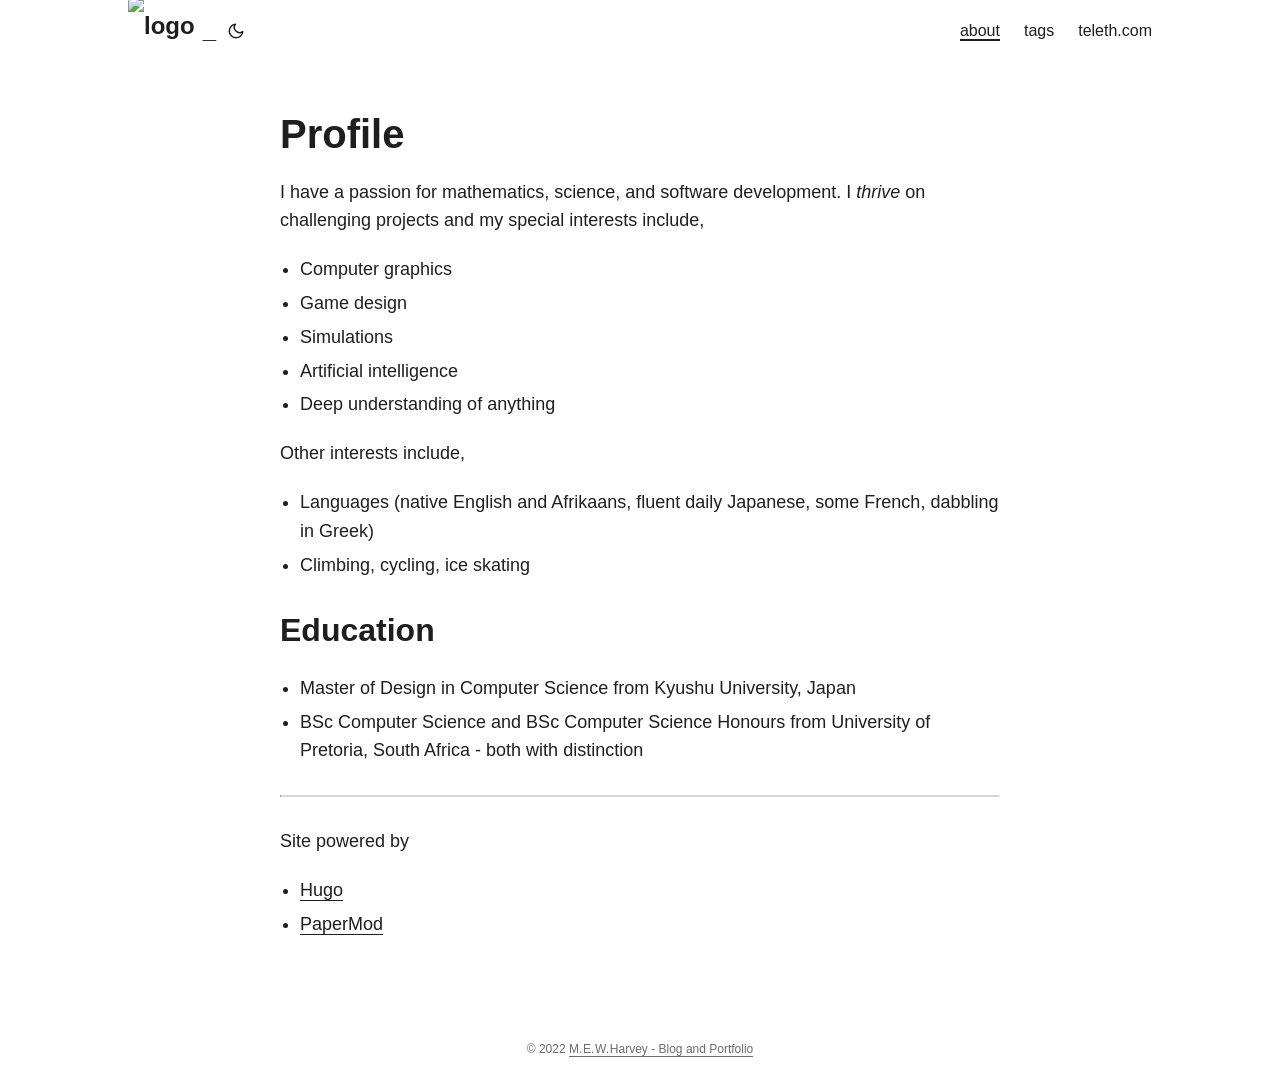
==== about/index.html @ fd79bf53 "deploy: 31734396c6989d76ada3ed40f40e9aad24fed047" ====
<!doctype html><html lang=en dir=auto>
<head><meta charset=utf-8>
<meta http-equiv=x-ua-compatible content="IE=edge">
<meta name=viewport content="width=device-width,initial-scale=1,shrink-to-fit=no">
<meta name=robots content="index, follow">
<title>Profile | M. E. W. Harvey - Blog and Portfolio</title>
<meta name=keywords content>
<meta name=description content="I have a passion for mathematics, science, and software development. I thrive on challenging projects and my special interests include,
 Computer graphics Game design Simulations Artificial intelligence Deep understanding of anything  Other interests include,
 Languages (native English and Afrikaans, fluent daily Japanese, some French, dabbling in Greek) Climbing, cycling, ice skating  Education  Master of Design in Computer Science from Kyushu University, Japan BSc Computer Science and BSc Computer Science Honours from University of Pretoria, South Africa - both with distinction   Site powered by">
<meta name=author content="Matthias Harvey">
<link rel=canonical href=https://canonical.url/to/page>
<link crossorigin=anonymous href=/assets/css/stylesheet.min.c88963fe2d79462000fd0fb1b3737783c32855d340583e4523343f8735c787f0.css integrity="sha256-yIlj/i15RiAA/Q+xs3N3g8MoVdNAWD5FIzQ/hzXHh/A=" rel="preload stylesheet" as=style>
<link rel=preload href=favicon_io/apple-touch-icon.png as=image>
<script defer crossorigin=anonymous src=/assets/js/highlight.min.7680afc38aa6b15ddf158a4f3780b7b1f7dde7e91d26f073e6229bb7a0793c92.js integrity="sha256-doCvw4qmsV3fFYpPN4C3sffd5+kdJvBz5iKbt6B5PJI=" onload=hljs.initHighlightingOnLoad()></script>
<link rel=icon href=https://mewh.io/favicon_io/favicon.ico>
<link rel=icon type=image/png sizes=16x16 href=https://mewh.io/favicon_io/favicon-16x16.png>
<link rel=icon type=image/png sizes=32x32 href=https://mewh.io/favicon_io/favicon-32x32.png>
<link rel=apple-touch-icon href=https://mewh.io/favicon_io/apple-touch-icon.png>
<link rel=mask-icon href=https://mewh.io/safari-pinned-tab.svg>
<meta name=theme-color content="#2e2e33">
<meta name=msapplication-TileColor content="#2e2e33">
<noscript>
<style>#theme-toggle,.top-link{display:none}</style>
<style>@media(prefers-color-scheme:dark){:root{--theme:rgb(29, 30, 32);--entry:rgb(46, 46, 51);--primary:rgb(218, 218, 219);--secondary:rgb(155, 156, 157);--tertiary:rgb(65, 66, 68);--content:rgb(196, 196, 197);--hljs-bg:rgb(46, 46, 51);--code-bg:rgb(55, 56, 62);--border:rgb(51, 51, 51)}.list{background:var(--theme)}.list:not(.dark)::-webkit-scrollbar-track{background:0 0}.list:not(.dark)::-webkit-scrollbar-thumb{border-color:var(--theme)}}</style>
</noscript><meta property="og:title" content="Profile">
<meta property="og:description" content="I have a passion for mathematics, science, and software development. I thrive on challenging projects and my special interests include,
 Computer graphics Game design Simulations Artificial intelligence Deep understanding of anything  Other interests include,
 Languages (native English and Afrikaans, fluent daily Japanese, some French, dabbling in Greek) Climbing, cycling, ice skating  Education  Master of Design in Computer Science from Kyushu University, Japan BSc Computer Science and BSc Computer Science Honours from University of Pretoria, South Africa - both with distinction   Site powered by">
<meta property="og:type" content="article">
<meta property="og:url" content="https://mewh.io/about/">
<meta property="og:image" content="https://mewh.io/%3Cimage%20path/url%3E"><meta property="article:section" content>
<meta property="article:published_time" content="2022-02-22T15:21:19+09:00">
<meta property="article:modified_time" content="2022-02-22T15:21:19+09:00"><meta property="og:site_name" content="M.&amp;#8202;E.&amp;#8202;W.&amp;#8202;Harvey">
<meta name=twitter:card content="summary_large_image">
<meta name=twitter:image content="https://mewh.io/%3Cimage%20path/url%3E">
<meta name=twitter:title content="Profile">
<meta name=twitter:description content="I have a passion for mathematics, science, and software development. I thrive on challenging projects and my special interests include,
 Computer graphics Game design Simulations Artificial intelligence Deep understanding of anything  Other interests include,
 Languages (native English and Afrikaans, fluent daily Japanese, some French, dabbling in Greek) Climbing, cycling, ice skating  Education  Master of Design in Computer Science from Kyushu University, Japan BSc Computer Science and BSc Computer Science Honours from University of Pretoria, South Africa - both with distinction   Site powered by">
<script type=application/ld+json>{"@context":"https://schema.org","@type":"BreadcrumbList","itemListElement":[{"@type":"ListItem","position":1,"name":"Profile","item":"https://mewh.io/about/"}]}</script>
<script type=application/ld+json>{"@context":"https://schema.org","@type":"BlogPosting","headline":"Profile","name":"Profile","description":"I have a passion for mathematics, science, and software development. I thrive on challenging projects and my special interests include,\n Computer graphics Game design Simulations Artificial intelligence Deep understanding of anything  Other interests include,\n Languages (native English and Afrikaans, fluent daily Japanese, some French, dabbling in Greek) Climbing, cycling, ice skating  Education  Master of Design in Computer Science from Kyushu University, Japan BSc Computer Science and BSc Computer Science Honours from University of Pretoria, South Africa - both with distinction   Site powered by","keywords":[],"articleBody":"I have a passion for mathematics, science, and software development. I thrive on challenging projects and my special interests include,\n Computer graphics Game design Simulations Artificial intelligence Deep understanding of anything  Other interests include,\n Languages (native English and Afrikaans, fluent daily Japanese, some French, dabbling in Greek) Climbing, cycling, ice skating  Education  Master of Design in Computer Science from Kyushu University, Japan BSc Computer Science and BSc Computer Science Honours from University of Pretoria, South Africa - both with distinction   Site powered by\n Hugo PaperMod  ","wordCount":"85","inLanguage":"en","image":"https://mewh.io/%3Cimage%20path/url%3E","datePublished":"2022-02-22T15:21:19+09:00","dateModified":"2022-02-22T15:21:19+09:00","author":{"@type":"Person","name":"Matthias Harvey"},"mainEntityOfPage":{"@type":"WebPage","@id":"https://mewh.io/about/"},"publisher":{"@type":"Organization","name":"M. E. W. Harvey - Blog and Portfolio","logo":{"@type":"ImageObject","url":"https://mewh.io/favicon_io/favicon.ico"}}}</script>
</head>
<body id=top>
<script>localStorage.getItem("pref-theme")==="dark"?document.body.classList.add('dark'):localStorage.getItem("pref-theme")==="light"?document.body.classList.remove('dark'):window.matchMedia('(prefers-color-scheme: dark)').matches&&document.body.classList.add('dark')</script>
<header class=header>
<nav class=nav>
<div class=logo>
<a href=https://mewh.io/ accesskey=h title="_ (Alt + H)">
<img src=https://mewh.io/favicon_io/apple-touch-icon.png alt=logo aria-label=logo height=35>_</a>
<span class=logo-switches>
<button id=theme-toggle accesskey=t title="(Alt + T)"><svg id="moon" xmlns="http://www.w3.org/2000/svg" width="24" height="24" viewBox="0 0 24 24" fill="none" stroke="currentcolor" stroke-width="2" stroke-linecap="round" stroke-linejoin="round"><path d="M21 12.79A9 9 0 1111.21 3 7 7 0 0021 12.79z"/></svg><svg id="sun" xmlns="http://www.w3.org/2000/svg" width="24" height="24" viewBox="0 0 24 24" fill="none" stroke="currentcolor" stroke-width="2" stroke-linecap="round" stroke-linejoin="round"><circle cx="12" cy="12" r="5"/><line x1="12" y1="1" x2="12" y2="3"/><line x1="12" y1="21" x2="12" y2="23"/><line x1="4.22" y1="4.22" x2="5.64" y2="5.64"/><line x1="18.36" y1="18.36" x2="19.78" y2="19.78"/><line x1="1" y1="12" x2="3" y2="12"/><line x1="21" y1="12" x2="23" y2="12"/><line x1="4.22" y1="19.78" x2="5.64" y2="18.36"/><line x1="18.36" y1="5.64" x2="19.78" y2="4.22"/></svg>
</button>
</span>
</div>
<ul id=menu>
<li>
<a href=https://mewh.io/about/ title=about>
<span class=active>about</span>
</a>
</li>
<li>
<a href=https://mewh.io/tags/ title=tags>
<span>tags</span>
</a>
</li>
<li>
<a href=https://teleth.com title=teleth.com>
<span>teleth.com</span>
</a>
</li>
</ul>
</nav>
</header>
<main class=main>
<article class=post-single>
<header class=post-header>
<h1 class=post-title>
Profile
</h1>
</header>
<div class=post-content><p>I have a passion for mathematics, science, and software development. I <em>thrive</em> on challenging projects and my special interests include,</p>
<ul>
<li>Computer graphics</li>
<li>Game design</li>
<li>Simulations</li>
<li>Artificial intelligence</li>
<li>Deep understanding of anything</li>
</ul>
<p>Other interests include,</p>
<ul>
<li>Languages (native English and Afrikaans, fluent daily Japanese, some French, dabbling in Greek)</li>
<li>Climbing, cycling, ice skating</li>
</ul>
<h2 id=education>Education<a hidden class=anchor aria-hidden=true href=#education>#</a></h2>
<ul>
<li>Master of Design in Computer Science from Kyushu University, Japan</li>
<li>BSc Computer Science and BSc Computer Science Honours from University of Pretoria, South Africa - both with distinction</li>
</ul>
<hr>
<p>Site powered by</p>
<ul>
<li><a href=https://gohugo.io/>Hugo</a></li>
<li><a href=https://git.io/hugopapermod>PaperMod</a></li>
</ul>
</div>
<footer class=post-footer>
</footer>
</article>
</main>
<footer class=footer>
<span>&copy; 2022 <a href=https://mewh.io/>M. E. W. Harvey - Blog and Portfolio</a></span>
</footer>
<a href=#top aria-label="go to top" title="Go to Top (Alt + G)" class=top-link id=top-link accesskey=g><svg xmlns="http://www.w3.org/2000/svg" viewBox="0 0 12 6" fill="currentcolor"><path d="M12 6H0l6-6z"/></svg>
</a>
<script>let menu=document.getElementById('menu');menu&&(menu.scrollLeft=localStorage.getItem("menu-scroll-position"),menu.onscroll=function(){localStorage.setItem("menu-scroll-position",menu.scrollLeft)}),document.querySelectorAll('a[href^="#"]').forEach(a=>{a.addEventListener("click",function(b){b.preventDefault();var a=this.getAttribute("href").substr(1);window.matchMedia('(prefers-reduced-motion: reduce)').matches?document.querySelector(`[id='${decodeURIComponent(a)}']`).scrollIntoView():document.querySelector(`[id='${decodeURIComponent(a)}']`).scrollIntoView({behavior:"smooth"}),a==="top"?history.replaceState(null,null," "):history.pushState(null,null,`#${a}`)})})</script>
<script>var mybutton=document.getElementById("top-link");window.onscroll=function(){document.body.scrollTop>800||document.documentElement.scrollTop>800?(mybutton.style.visibility="visible",mybutton.style.opacity="1"):(mybutton.style.visibility="hidden",mybutton.style.opacity="0")}</script>
<script>document.getElementById("theme-toggle").addEventListener("click",()=>{document.body.className.includes("dark")?(document.body.classList.remove('dark'),localStorage.setItem("pref-theme",'light')):(document.body.classList.add('dark'),localStorage.setItem("pref-theme",'dark'))})</script>
</body>
</html>
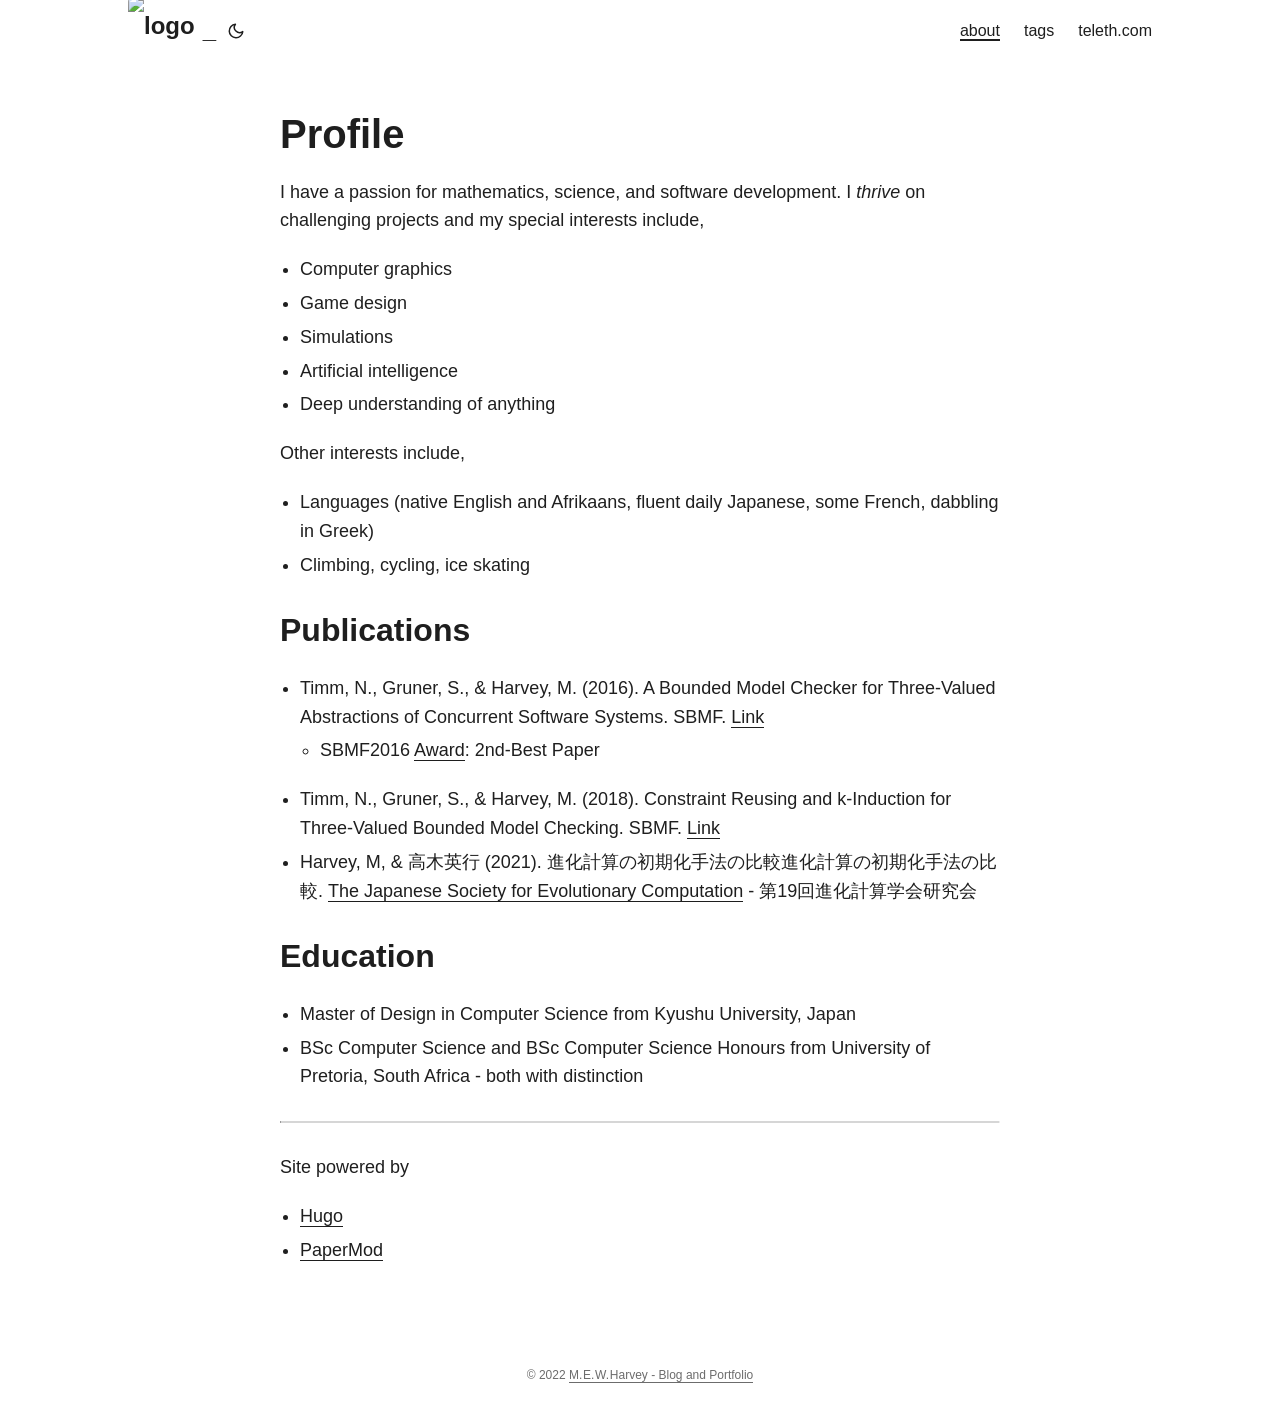
==== commit 098d0f87: "deploy: c1cd71bfec2ae435633a4d949dbd24dc52c10bf6" ====
--- a/about/index.html
+++ b/about/index.html
@@ -7,7 +7,7 @@
 <meta name=keywords content>
 <meta name=description content="I have a passion for mathematics, science, and software development. I thrive on challenging projects and my special interests include,
  Computer graphics Game design Simulations Artificial intelligence Deep understanding of anything  Other interests include,
- Languages (native English and Afrikaans, fluent daily Japanese, some French, dabbling in Greek) Climbing, cycling, ice skating  Education  Master of Design in Computer Science from Kyushu University, Japan BSc Computer Science and BSc Computer Science Honours from University of Pretoria, South Africa - both with distinction   Site powered by">
+ Languages (native English and Afrikaans, fluent daily Japanese, some French, dabbling in Greek) Climbing, cycling, ice skating  Publications  Timm, N., Gruner, S., & Harvey, M. (2016). A Bounded Model Checker for Three-Valued Abstractions of Concurrent Software Systems.">
 <meta name=author content="Matthias Harvey">
 <link rel=canonical href=https://canonical.url/to/page>
 <link crossorigin=anonymous href=/assets/css/stylesheet.min.c88963fe2d79462000fd0fb1b3737783c32855d340583e4523343f8735c787f0.css integrity="sha256-yIlj/i15RiAA/Q+xs3N3g8MoVdNAWD5FIzQ/hzXHh/A=" rel="preload stylesheet" as=style>
@@ -26,7 +26,7 @@
 </noscript><meta property="og:title" content="Profile">
 <meta property="og:description" content="I have a passion for mathematics, science, and software development. I thrive on challenging projects and my special interests include,
  Computer graphics Game design Simulations Artificial intelligence Deep understanding of anything  Other interests include,
- Languages (native English and Afrikaans, fluent daily Japanese, some French, dabbling in Greek) Climbing, cycling, ice skating  Education  Master of Design in Computer Science from Kyushu University, Japan BSc Computer Science and BSc Computer Science Honours from University of Pretoria, South Africa - both with distinction   Site powered by">
+ Languages (native English and Afrikaans, fluent daily Japanese, some French, dabbling in Greek) Climbing, cycling, ice skating  Publications  Timm, N., Gruner, S., & Harvey, M. (2016). A Bounded Model Checker for Three-Valued Abstractions of Concurrent Software Systems.">
 <meta property="og:type" content="article">
 <meta property="og:url" content="https://mewh.io/about/">
 <meta property="og:image" content="https://mewh.io/%3Cimage%20path/url%3E"><meta property="article:section" content>
@@ -37,9 +37,9 @@
 <meta name=twitter:title content="Profile">
 <meta name=twitter:description content="I have a passion for mathematics, science, and software development. I thrive on challenging projects and my special interests include,
  Computer graphics Game design Simulations Artificial intelligence Deep understanding of anything  Other interests include,
- Languages (native English and Afrikaans, fluent daily Japanese, some French, dabbling in Greek) Climbing, cycling, ice skating  Education  Master of Design in Computer Science from Kyushu University, Japan BSc Computer Science and BSc Computer Science Honours from University of Pretoria, South Africa - both with distinction   Site powered by">
+ Languages (native English and Afrikaans, fluent daily Japanese, some French, dabbling in Greek) Climbing, cycling, ice skating  Publications  Timm, N., Gruner, S., & Harvey, M. (2016). A Bounded Model Checker for Three-Valued Abstractions of Concurrent Software Systems.">
 <script type=application/ld+json>{"@context":"https://schema.org","@type":"BreadcrumbList","itemListElement":[{"@type":"ListItem","position":1,"name":"Profile","item":"https://mewh.io/about/"}]}</script>
-<script type=application/ld+json>{"@context":"https://schema.org","@type":"BlogPosting","headline":"Profile","name":"Profile","description":"I have a passion for mathematics, science, and software development. I thrive on challenging projects and my special interests include,\n Computer graphics Game design Simulations Artificial intelligence Deep understanding of anything  Other interests include,\n Languages (native English and Afrikaans, fluent daily Japanese, some French, dabbling in Greek) Climbing, cycling, ice skating  Education  Master of Design in Computer Science from Kyushu University, Japan BSc Computer Science and BSc Computer Science Honours from University of Pretoria, South Africa - both with distinction   Site powered by","keywords":[],"articleBody":"I have a passion for mathematics, science, and software development. I thrive on challenging projects and my special interests include,\n Computer graphics Game design Simulations Artificial intelligence Deep understanding of anything  Other interests include,\n Languages (native English and Afrikaans, fluent daily Japanese, some French, dabbling in Greek) Climbing, cycling, ice skating  Education  Master of Design in Computer Science from Kyushu University, Japan BSc Computer Science and BSc Computer Science Honours from University of Pretoria, South Africa - both with distinction   Site powered by\n Hugo PaperMod  ","wordCount":"85","inLanguage":"en","image":"https://mewh.io/%3Cimage%20path/url%3E","datePublished":"2022-02-22T15:21:19+09:00","dateModified":"2022-02-22T15:21:19+09:00","author":{"@type":"Person","name":"Matthias Harvey"},"mainEntityOfPage":{"@type":"WebPage","@id":"https://mewh.io/about/"},"publisher":{"@type":"Organization","name":"M. E. W. Harvey - Blog and Portfolio","logo":{"@type":"ImageObject","url":"https://mewh.io/favicon_io/favicon.ico"}}}</script>
+<script type=application/ld+json>{"@context":"https://schema.org","@type":"BlogPosting","headline":"Profile","name":"Profile","description":"I have a passion for mathematics, science, and software development. I thrive on challenging projects and my special interests include,\n Computer graphics Game design Simulations Artificial intelligence Deep understanding of anything  Other interests include,\n Languages (native English and Afrikaans, fluent daily Japanese, some French, dabbling in Greek) Climbing, cycling, ice skating  Publications  Timm, N., Gruner, S., \u0026amp; Harvey, M. (2016). A Bounded Model Checker for Three-Valued Abstractions of Concurrent Software Systems.","keywords":[],"articleBody":"I have a passion for mathematics, science, and software development. I thrive on challenging projects and my special interests include,\n Computer graphics Game design Simulations Artificial intelligence Deep understanding of anything  Other interests include,\n Languages (native English and Afrikaans, fluent daily Japanese, some French, dabbling in Greek) Climbing, cycling, ice skating  Publications  Timm, N., Gruner, S., \u0026 Harvey, M. (2016). A Bounded Model Checker for Three-Valued Abstractions of Concurrent Software Systems. SBMF. Link  SBMF2016 Award: 2nd-Best Paper   Timm, N., Gruner, S., \u0026 Harvey, M. (2018). Constraint Reusing and k-Induction for Three-Valued Bounded Model Checking. SBMF. Link Harvey, M, \u0026 高木英行 (2021). 進化計算の初期化手法の比較進化計算の初期化手法の比較. The Japanese Society for Evolutionary Computation - 第19回進化計算学会研究会  Education  Master of Design in Computer Science from Kyushu University, Japan BSc Computer Science and BSc Computer Science Honours from University of Pretoria, South Africa - both with distinction   Site powered by\n Hugo PaperMod  ","wordCount":"144","inLanguage":"en","image":"https://mewh.io/%3Cimage%20path/url%3E","datePublished":"2022-02-22T15:21:19+09:00","dateModified":"2022-02-22T15:21:19+09:00","author":{"@type":"Person","name":"Matthias Harvey"},"mainEntityOfPage":{"@type":"WebPage","@id":"https://mewh.io/about/"},"publisher":{"@type":"Organization","name":"M. E. W. Harvey - Blog and Portfolio","logo":{"@type":"ImageObject","url":"https://mewh.io/favicon_io/favicon.ico"}}}</script>
 </head>
 <body id=top>
 <script>localStorage.getItem("pref-theme")==="dark"?document.body.classList.add('dark'):localStorage.getItem("pref-theme")==="light"?document.body.classList.remove('dark'):window.matchMedia('(prefers-color-scheme: dark)').matches&&document.body.classList.add('dark')</script>
@@ -92,6 +92,16 @@
 <li>Languages (native English and Afrikaans, fluent daily Japanese, some French, dabbling in Greek)</li>
 <li>Climbing, cycling, ice skating</li>
 </ul>
+<h2 id=publications>Publications<a hidden class=anchor aria-hidden=true href=#publications>#</a></h2>
+<ul>
+<li>Timm, N., Gruner, S., & Harvey, M. (2016). A Bounded Model Checker for Three-Valued Abstractions of Concurrent Software Systems. SBMF. <a href=https://www.researchgate.net/publication/310049313_A_Bounded_Model_Checker_for_Three-Valued_Abstractions_of_Concurrent_Software_Systems>Link</a>
+<ul>
+<li>SBMF2016 <a href=https://www.researchgate.net/publication/310806814_SBMF2016_Award_2nd-Best_Paper>Award</a>: 2nd-Best Paper</li>
+</ul>
+</li>
+<li>Timm, N., Gruner, S., & Harvey, M. (2018). Constraint Reusing and k-Induction for Three-Valued Bounded Model Checking. SBMF. <a href=https://www.researchgate.net/publication/328470272_Constraint_Reusing_and_k-Induction_for_Three-Valued_Bounded_Model_Checking>Link</a></li>
+<li>Harvey, M, & 高木英行 (2021). 進化計算の初期化手法の比較進化計算の初期化手法の比較. <a href=http://www.jpnsec.org/symposium202101.html>The Japanese Society for Evolutionary Computation</a> - 第19回進化計算学会研究会</li>
+</ul>
 <h2 id=education>Education<a hidden class=anchor aria-hidden=true href=#education>#</a></h2>
 <ul>
 <li>Master of Design in Computer Science from Kyushu University, Japan</li>
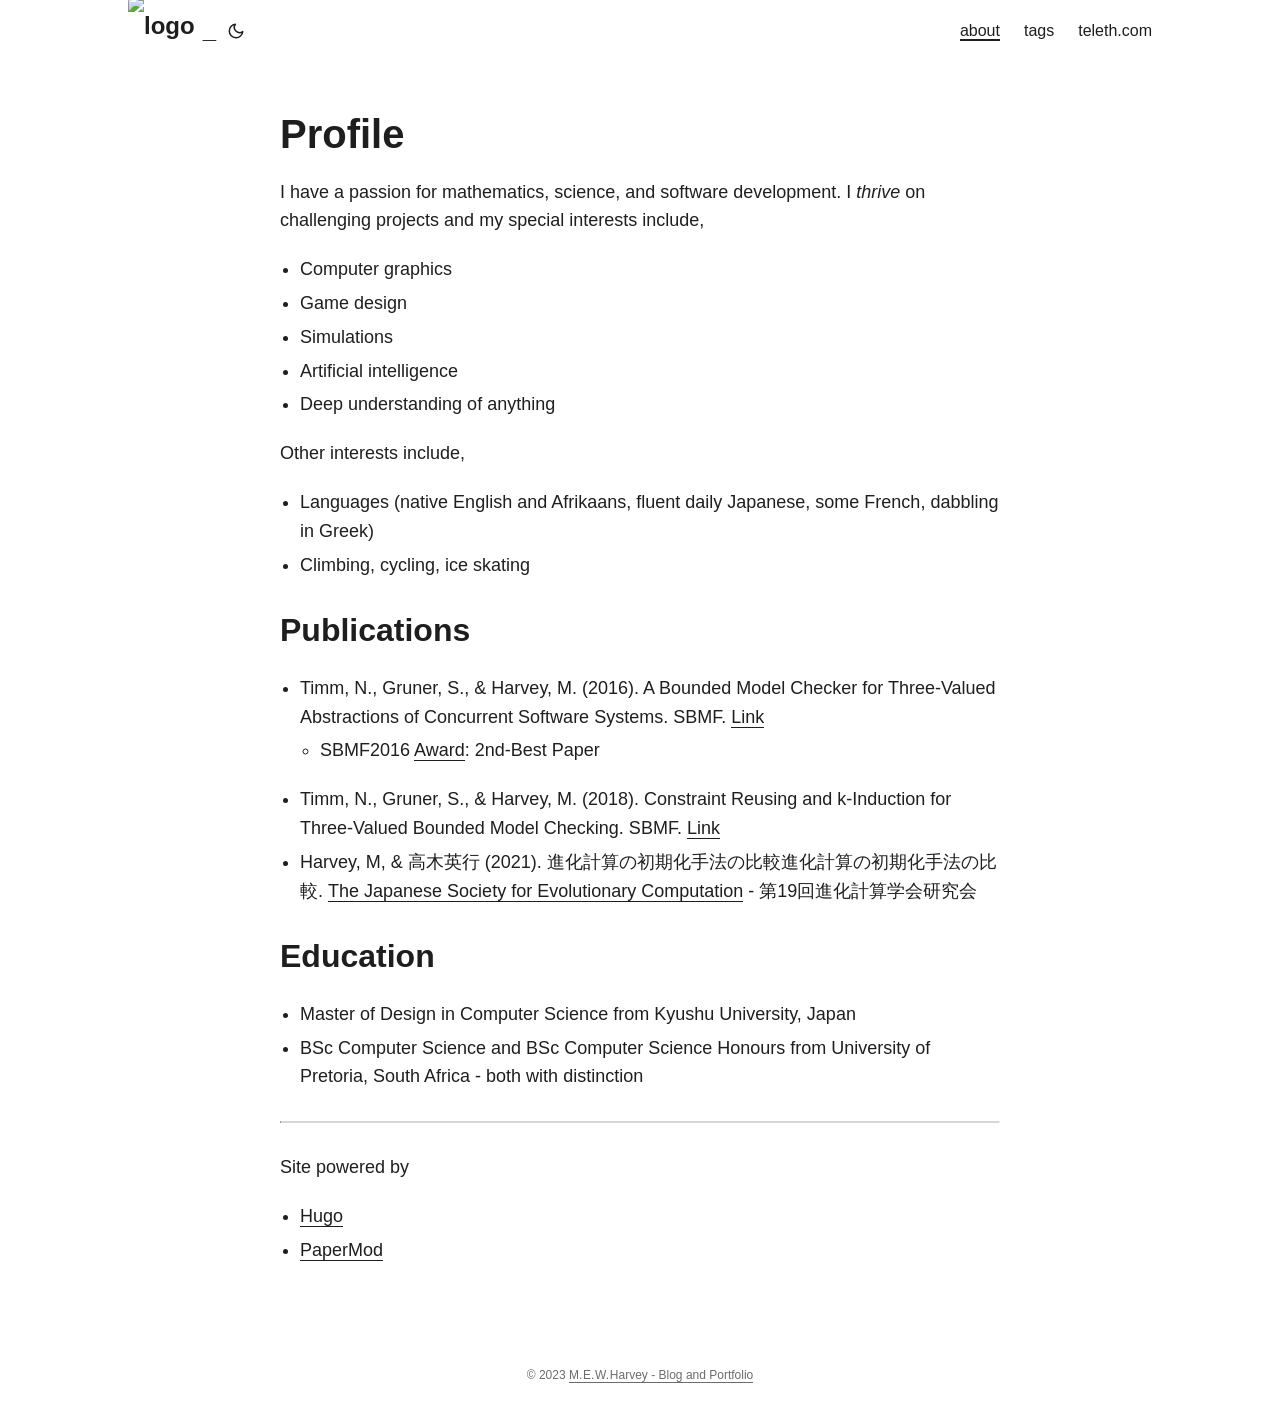
==== commit 6e65664b: "deploy: 3f84c799becf5636aa015154fbb3fee803fe4969" ====
--- a/about/index.html
+++ b/about/index.html
@@ -1,130 +1,9 @@
-<!doctype html><html lang=en dir=auto>
-<head><meta charset=utf-8>
-<meta http-equiv=x-ua-compatible content="IE=edge">
-<meta name=viewport content="width=device-width,initial-scale=1,shrink-to-fit=no">
-<meta name=robots content="index, follow">
-<title>Profile | M. E. W. Harvey - Blog and Portfolio</title>
-<meta name=keywords content>
-<meta name=description content="I have a passion for mathematics, science, and software development. I thrive on challenging projects and my special interests include,
- Computer graphics Game design Simulations Artificial intelligence Deep understanding of anything  Other interests include,
- Languages (native English and Afrikaans, fluent daily Japanese, some French, dabbling in Greek) Climbing, cycling, ice skating  Publications  Timm, N., Gruner, S., & Harvey, M. (2016). A Bounded Model Checker for Three-Valued Abstractions of Concurrent Software Systems.">
-<meta name=author content="Matthias Harvey">
-<link rel=canonical href=https://canonical.url/to/page>
-<link crossorigin=anonymous href=/assets/css/stylesheet.min.c88963fe2d79462000fd0fb1b3737783c32855d340583e4523343f8735c787f0.css integrity="sha256-yIlj/i15RiAA/Q+xs3N3g8MoVdNAWD5FIzQ/hzXHh/A=" rel="preload stylesheet" as=style>
-<link rel=preload href=favicon_io/apple-touch-icon.png as=image>
-<script defer crossorigin=anonymous src=/assets/js/highlight.min.7680afc38aa6b15ddf158a4f3780b7b1f7dde7e91d26f073e6229bb7a0793c92.js integrity="sha256-doCvw4qmsV3fFYpPN4C3sffd5+kdJvBz5iKbt6B5PJI=" onload=hljs.initHighlightingOnLoad()></script>
-<link rel=icon href=https://mewh.io/favicon_io/favicon.ico>
-<link rel=icon type=image/png sizes=16x16 href=https://mewh.io/favicon_io/favicon-16x16.png>
-<link rel=icon type=image/png sizes=32x32 href=https://mewh.io/favicon_io/favicon-32x32.png>
-<link rel=apple-touch-icon href=https://mewh.io/favicon_io/apple-touch-icon.png>
-<link rel=mask-icon href=https://mewh.io/safari-pinned-tab.svg>
-<meta name=theme-color content="#2e2e33">
-<meta name=msapplication-TileColor content="#2e2e33">
-<noscript>
-<style>#theme-toggle,.top-link{display:none}</style>
-<style>@media(prefers-color-scheme:dark){:root{--theme:rgb(29, 30, 32);--entry:rgb(46, 46, 51);--primary:rgb(218, 218, 219);--secondary:rgb(155, 156, 157);--tertiary:rgb(65, 66, 68);--content:rgb(196, 196, 197);--hljs-bg:rgb(46, 46, 51);--code-bg:rgb(55, 56, 62);--border:rgb(51, 51, 51)}.list{background:var(--theme)}.list:not(.dark)::-webkit-scrollbar-track{background:0 0}.list:not(.dark)::-webkit-scrollbar-thumb{border-color:var(--theme)}}</style>
-</noscript><meta property="og:title" content="Profile">
-<meta property="og:description" content="I have a passion for mathematics, science, and software development. I thrive on challenging projects and my special interests include,
- Computer graphics Game design Simulations Artificial intelligence Deep understanding of anything  Other interests include,
- Languages (native English and Afrikaans, fluent daily Japanese, some French, dabbling in Greek) Climbing, cycling, ice skating  Publications  Timm, N., Gruner, S., & Harvey, M. (2016). A Bounded Model Checker for Three-Valued Abstractions of Concurrent Software Systems.">
-<meta property="og:type" content="article">
-<meta property="og:url" content="https://mewh.io/about/">
-<meta property="og:image" content="https://mewh.io/%3Cimage%20path/url%3E"><meta property="article:section" content>
-<meta property="article:published_time" content="2022-02-22T15:21:19+09:00">
-<meta property="article:modified_time" content="2022-02-22T15:21:19+09:00"><meta property="og:site_name" content="M.&amp;#8202;E.&amp;#8202;W.&amp;#8202;Harvey">
-<meta name=twitter:card content="summary_large_image">
-<meta name=twitter:image content="https://mewh.io/%3Cimage%20path/url%3E">
-<meta name=twitter:title content="Profile">
-<meta name=twitter:description content="I have a passion for mathematics, science, and software development. I thrive on challenging projects and my special interests include,
- Computer graphics Game design Simulations Artificial intelligence Deep understanding of anything  Other interests include,
- Languages (native English and Afrikaans, fluent daily Japanese, some French, dabbling in Greek) Climbing, cycling, ice skating  Publications  Timm, N., Gruner, S., & Harvey, M. (2016). A Bounded Model Checker for Three-Valued Abstractions of Concurrent Software Systems.">
-<script type=application/ld+json>{"@context":"https://schema.org","@type":"BreadcrumbList","itemListElement":[{"@type":"ListItem","position":1,"name":"Profile","item":"https://mewh.io/about/"}]}</script>
-<script type=application/ld+json>{"@context":"https://schema.org","@type":"BlogPosting","headline":"Profile","name":"Profile","description":"I have a passion for mathematics, science, and software development. I thrive on challenging projects and my special interests include,\n Computer graphics Game design Simulations Artificial intelligence Deep understanding of anything  Other interests include,\n Languages (native English and Afrikaans, fluent daily Japanese, some French, dabbling in Greek) Climbing, cycling, ice skating  Publications  Timm, N., Gruner, S., \u0026amp; Harvey, M. (2016). A Bounded Model Checker for Three-Valued Abstractions of Concurrent Software Systems.","keywords":[],"articleBody":"I have a passion for mathematics, science, and software development. I thrive on challenging projects and my special interests include,\n Computer graphics Game design Simulations Artificial intelligence Deep understanding of anything  Other interests include,\n Languages (native English and Afrikaans, fluent daily Japanese, some French, dabbling in Greek) Climbing, cycling, ice skating  Publications  Timm, N., Gruner, S., \u0026 Harvey, M. (2016). A Bounded Model Checker for Three-Valued Abstractions of Concurrent Software Systems. SBMF. Link  SBMF2016 Award: 2nd-Best Paper   Timm, N., Gruner, S., \u0026 Harvey, M. (2018). Constraint Reusing and k-Induction for Three-Valued Bounded Model Checking. SBMF. Link Harvey, M, \u0026 高木英行 (2021). 進化計算の初期化手法の比較進化計算の初期化手法の比較. The Japanese Society for Evolutionary Computation - 第19回進化計算学会研究会  Education  Master of Design in Computer Science from Kyushu University, Japan BSc Computer Science and BSc Computer Science Honours from University of Pretoria, South Africa - both with distinction   Site powered by\n Hugo PaperMod  ","wordCount":"144","inLanguage":"en","image":"https://mewh.io/%3Cimage%20path/url%3E","datePublished":"2022-02-22T15:21:19+09:00","dateModified":"2022-02-22T15:21:19+09:00","author":{"@type":"Person","name":"Matthias Harvey"},"mainEntityOfPage":{"@type":"WebPage","@id":"https://mewh.io/about/"},"publisher":{"@type":"Organization","name":"M. E. W. Harvey - Blog and Portfolio","logo":{"@type":"ImageObject","url":"https://mewh.io/favicon_io/favicon.ico"}}}</script>
-</head>
-<body id=top>
-<script>localStorage.getItem("pref-theme")==="dark"?document.body.classList.add('dark'):localStorage.getItem("pref-theme")==="light"?document.body.classList.remove('dark'):window.matchMedia('(prefers-color-scheme: dark)').matches&&document.body.classList.add('dark')</script>
-<header class=header>
-<nav class=nav>
-<div class=logo>
-<a href=https://mewh.io/ accesskey=h title="_ (Alt + H)">
-<img src=https://mewh.io/favicon_io/apple-touch-icon.png alt=logo aria-label=logo height=35>_</a>
-<span class=logo-switches>
-<button id=theme-toggle accesskey=t title="(Alt + T)"><svg id="moon" xmlns="http://www.w3.org/2000/svg" width="24" height="24" viewBox="0 0 24 24" fill="none" stroke="currentcolor" stroke-width="2" stroke-linecap="round" stroke-linejoin="round"><path d="M21 12.79A9 9 0 1111.21 3 7 7 0 0021 12.79z"/></svg><svg id="sun" xmlns="http://www.w3.org/2000/svg" width="24" height="24" viewBox="0 0 24 24" fill="none" stroke="currentcolor" stroke-width="2" stroke-linecap="round" stroke-linejoin="round"><circle cx="12" cy="12" r="5"/><line x1="12" y1="1" x2="12" y2="3"/><line x1="12" y1="21" x2="12" y2="23"/><line x1="4.22" y1="4.22" x2="5.64" y2="5.64"/><line x1="18.36" y1="18.36" x2="19.78" y2="19.78"/><line x1="1" y1="12" x2="3" y2="12"/><line x1="21" y1="12" x2="23" y2="12"/><line x1="4.22" y1="19.78" x2="5.64" y2="18.36"/><line x1="18.36" y1="5.64" x2="19.78" y2="4.22"/></svg>
-</button>
-</span>
-</div>
-<ul id=menu>
-<li>
-<a href=https://mewh.io/about/ title=about>
-<span class=active>about</span>
-</a>
-</li>
-<li>
-<a href=https://mewh.io/tags/ title=tags>
-<span>tags</span>
-</a>
-</li>
-<li>
-<a href=https://teleth.com title=teleth.com>
-<span>teleth.com</span>
-</a>
-</li>
-</ul>
-</nav>
-</header>
-<main class=main>
-<article class=post-single>
-<header class=post-header>
-<h1 class=post-title>
-Profile
-</h1>
-</header>
-<div class=post-content><p>I have a passion for mathematics, science, and software development. I <em>thrive</em> on challenging projects and my special interests include,</p>
-<ul>
-<li>Computer graphics</li>
-<li>Game design</li>
-<li>Simulations</li>
-<li>Artificial intelligence</li>
-<li>Deep understanding of anything</li>
-</ul>
-<p>Other interests include,</p>
-<ul>
-<li>Languages (native English and Afrikaans, fluent daily Japanese, some French, dabbling in Greek)</li>
-<li>Climbing, cycling, ice skating</li>
-</ul>
-<h2 id=publications>Publications<a hidden class=anchor aria-hidden=true href=#publications>#</a></h2>
-<ul>
-<li>Timm, N., Gruner, S., & Harvey, M. (2016). A Bounded Model Checker for Three-Valued Abstractions of Concurrent Software Systems. SBMF. <a href=https://www.researchgate.net/publication/310049313_A_Bounded_Model_Checker_for_Three-Valued_Abstractions_of_Concurrent_Software_Systems>Link</a>
-<ul>
-<li>SBMF2016 <a href=https://www.researchgate.net/publication/310806814_SBMF2016_Award_2nd-Best_Paper>Award</a>: 2nd-Best Paper</li>
-</ul>
-</li>
-<li>Timm, N., Gruner, S., & Harvey, M. (2018). Constraint Reusing and k-Induction for Three-Valued Bounded Model Checking. SBMF. <a href=https://www.researchgate.net/publication/328470272_Constraint_Reusing_and_k-Induction_for_Three-Valued_Bounded_Model_Checking>Link</a></li>
-<li>Harvey, M, & 高木英行 (2021). 進化計算の初期化手法の比較進化計算の初期化手法の比較. <a href=http://www.jpnsec.org/symposium202101.html>The Japanese Society for Evolutionary Computation</a> - 第19回進化計算学会研究会</li>
-</ul>
-<h2 id=education>Education<a hidden class=anchor aria-hidden=true href=#education>#</a></h2>
-<ul>
-<li>Master of Design in Computer Science from Kyushu University, Japan</li>
-<li>BSc Computer Science and BSc Computer Science Honours from University of Pretoria, South Africa - both with distinction</li>
-</ul>
-<hr>
-<p>Site powered by</p>
-<ul>
-<li><a href=https://gohugo.io/>Hugo</a></li>
-<li><a href=https://git.io/hugopapermod>PaperMod</a></li>
-</ul>
-</div>
-<footer class=post-footer>
-</footer>
-</article>
-</main>
-<footer class=footer>
-<span>&copy; 2022 <a href=https://mewh.io/>M. E. W. Harvey - Blog and Portfolio</a></span>
-</footer>
-<a href=#top aria-label="go to top" title="Go to Top (Alt + G)" class=top-link id=top-link accesskey=g><svg xmlns="http://www.w3.org/2000/svg" viewBox="0 0 12 6" fill="currentcolor"><path d="M12 6H0l6-6z"/></svg>
-</a>
-<script>let menu=document.getElementById('menu');menu&&(menu.scrollLeft=localStorage.getItem("menu-scroll-position"),menu.onscroll=function(){localStorage.setItem("menu-scroll-position",menu.scrollLeft)}),document.querySelectorAll('a[href^="#"]').forEach(a=>{a.addEventListener("click",function(b){b.preventDefault();var a=this.getAttribute("href").substr(1);window.matchMedia('(prefers-reduced-motion: reduce)').matches?document.querySelector(`[id='${decodeURIComponent(a)}']`).scrollIntoView():document.querySelector(`[id='${decodeURIComponent(a)}']`).scrollIntoView({behavior:"smooth"}),a==="top"?history.replaceState(null,null," "):history.pushState(null,null,`#${a}`)})})</script>
-<script>var mybutton=document.getElementById("top-link");window.onscroll=function(){document.body.scrollTop>800||document.documentElement.scrollTop>800?(mybutton.style.visibility="visible",mybutton.style.opacity="1"):(mybutton.style.visibility="hidden",mybutton.style.opacity="0")}</script>
-<script>document.getElementById("theme-toggle").addEventListener("click",()=>{document.body.className.includes("dark")?(document.body.classList.remove('dark'),localStorage.setItem("pref-theme",'light')):(document.body.classList.add('dark'),localStorage.setItem("pref-theme",'dark'))})</script>
-</body>
-</html>+<!doctype html><html lang=en dir=auto><head><meta charset=utf-8><meta http-equiv=x-ua-compatible content="IE=edge"><meta name=viewport content="width=device-width,initial-scale=1,shrink-to-fit=no"><meta name=robots content="index, follow"><title>Profile | M. E. W. Harvey - Blog and Portfolio</title><meta name=keywords content><meta name=description content="I have a passion for mathematics, science, and software development. I thrive on challenging projects and my special interests include,
+Computer graphics Game design Simulations Artificial intelligence Deep understanding of anything Other interests include,
+Languages (native English and Afrikaans, fluent daily Japanese, some French, dabbling in Greek) Climbing, cycling, ice skating Publications Timm, N., Gruner, S., & Harvey, M. (2016). A Bounded Model Checker for Three-Valued Abstractions of Concurrent Software Systems."><meta name=author content="Matthias Harvey"><link rel=canonical href=https://canonical.url/to/page><link crossorigin=anonymous href=/assets/css/stylesheet.min.c88963fe2d79462000fd0fb1b3737783c32855d340583e4523343f8735c787f0.css integrity="sha256-yIlj/i15RiAA/Q+xs3N3g8MoVdNAWD5FIzQ/hzXHh/A=" rel="preload stylesheet" as=style><link rel=preload href=favicon_io/apple-touch-icon.png as=image><script defer crossorigin=anonymous src=/assets/js/highlight.min.b95bacdc39e37a332a9f883b1e78be4abc1fdca2bc1f2641f55e3cd3dabd4d61.js integrity="sha256-uVus3DnjejMqn4g7Hni+Srwf3KK8HyZB9V4809q9TWE=" onload=hljs.initHighlightingOnLoad()></script>
+<link rel=icon href=https://mewh.io/favicon_io/favicon.ico><link rel=icon type=image/png sizes=16x16 href=https://mewh.io/favicon_io/favicon-16x16.png><link rel=icon type=image/png sizes=32x32 href=https://mewh.io/favicon_io/favicon-32x32.png><link rel=apple-touch-icon href=https://mewh.io/favicon_io/apple-touch-icon.png><link rel=mask-icon href=https://mewh.io/safari-pinned-tab.svg><meta name=theme-color content="#2e2e33"><meta name=msapplication-TileColor content="#2e2e33"><noscript><style>#theme-toggle,.top-link{display:none}</style><style>@media(prefers-color-scheme:dark){:root{--theme:rgb(29, 30, 32);--entry:rgb(46, 46, 51);--primary:rgb(218, 218, 219);--secondary:rgb(155, 156, 157);--tertiary:rgb(65, 66, 68);--content:rgb(196, 196, 197);--hljs-bg:rgb(46, 46, 51);--code-bg:rgb(55, 56, 62);--border:rgb(51, 51, 51)}.list{background:var(--theme)}.list:not(.dark)::-webkit-scrollbar-track{background:0 0}.list:not(.dark)::-webkit-scrollbar-thumb{border-color:var(--theme)}}</style></noscript><meta property="og:title" content="Profile"><meta property="og:description" content="I have a passion for mathematics, science, and software development. I thrive on challenging projects and my special interests include,
+Computer graphics Game design Simulations Artificial intelligence Deep understanding of anything Other interests include,
+Languages (native English and Afrikaans, fluent daily Japanese, some French, dabbling in Greek) Climbing, cycling, ice skating Publications Timm, N., Gruner, S., & Harvey, M. (2016). A Bounded Model Checker for Three-Valued Abstractions of Concurrent Software Systems."><meta property="og:type" content="article"><meta property="og:url" content="https://mewh.io/about/"><meta property="og:image" content="https://mewh.io/%3Cimage%20path/url%3E"><meta property="article:section" content><meta property="article:published_time" content="2022-02-22T15:21:19+09:00"><meta property="article:modified_time" content="2022-02-22T15:21:19+09:00"><meta property="og:site_name" content="M.&amp;#8202;E.&amp;#8202;W.&amp;#8202;Harvey"><meta name=twitter:card content="summary_large_image"><meta name=twitter:image content="https://mewh.io/%3Cimage%20path/url%3E"><meta name=twitter:title content="Profile"><meta name=twitter:description content="I have a passion for mathematics, science, and software development. I thrive on challenging projects and my special interests include,
+Computer graphics Game design Simulations Artificial intelligence Deep understanding of anything Other interests include,
+Languages (native English and Afrikaans, fluent daily Japanese, some French, dabbling in Greek) Climbing, cycling, ice skating Publications Timm, N., Gruner, S., & Harvey, M. (2016). A Bounded Model Checker for Three-Valued Abstractions of Concurrent Software Systems."><script type=application/ld+json>{"@context":"https://schema.org","@type":"BreadcrumbList","itemListElement":[{"@type":"ListItem","position":1,"name":"Profile","item":"https://mewh.io/about/"}]}</script><script type=application/ld+json>{"@context":"https://schema.org","@type":"BlogPosting","headline":"Profile","name":"Profile","description":"I have a passion for mathematics, science, and software development. I thrive on challenging projects and my special interests include,\nComputer graphics Game design Simulations Artificial intelligence Deep understanding of anything Other interests include,\nLanguages (native English and Afrikaans, fluent daily Japanese, some French, dabbling in Greek) Climbing, cycling, ice skating Publications Timm, N., Gruner, S., \u0026amp; Harvey, M. (2016). A Bounded Model Checker for Three-Valued Abstractions of Concurrent Software Systems.","keywords":[],"articleBody":"I have a passion for mathematics, science, and software development. I thrive on challenging projects and my special interests include,\nComputer graphics Game design Simulations Artificial intelligence Deep understanding of anything Other interests include,\nLanguages (native English and Afrikaans, fluent daily Japanese, some French, dabbling in Greek) Climbing, cycling, ice skating Publications Timm, N., Gruner, S., \u0026 Harvey, M. (2016). A Bounded Model Checker for Three-Valued Abstractions of Concurrent Software Systems. SBMF. Link SBMF2016 Award: 2nd-Best Paper Timm, N., Gruner, S., \u0026 Harvey, M. (2018). Constraint Reusing and k-Induction for Three-Valued Bounded Model Checking. SBMF. Link Harvey, M, \u0026 高木英行 (2021). 進化計算の初期化手法の比較進化計算の初期化手法の比較. The Japanese Society for Evolutionary Computation - 第19回進化計算学会研究会 Education Master of Design in Computer Science from Kyushu University, Japan BSc Computer Science and BSc Computer Science Honours from University of Pretoria, South Africa - both with distinction Site powered by\nHugo PaperMod ","wordCount":"144","inLanguage":"en","image":"https://mewh.io/%3Cimage%20path/url%3E","datePublished":"2022-02-22T15:21:19+09:00","dateModified":"2022-02-22T15:21:19+09:00","author":{"@type":"Person","name":"Matthias Harvey"},"mainEntityOfPage":{"@type":"WebPage","@id":"https://mewh.io/about/"},"publisher":{"@type":"Organization","name":"M. E. W. Harvey - Blog and Portfolio","logo":{"@type":"ImageObject","url":"https://mewh.io/favicon_io/favicon.ico"}}}</script></head><body id=top><script>localStorage.getItem("pref-theme")==="dark"?document.body.classList.add("dark"):localStorage.getItem("pref-theme")==="light"?document.body.classList.remove("dark"):window.matchMedia("(prefers-color-scheme: dark)").matches&&document.body.classList.add("dark")</script><header class=header><nav class=nav><div class=logo><a href=https://mewh.io/ accesskey=h title="_ (Alt + H)"><img src=https://mewh.io/favicon_io/apple-touch-icon.png alt=logo aria-label=logo height=35>_</a>
+<span class=logo-switches><button id=theme-toggle accesskey=t title="(Alt + T)"><svg id="moon" xmlns="http://www.w3.org/2000/svg" width="24" height="24" viewBox="0 0 24 24" fill="none" stroke="currentcolor" stroke-width="2" stroke-linecap="round" stroke-linejoin="round"><path d="M21 12.79A9 9 0 1111.21 3 7 7 0 0021 12.79z"/></svg><svg id="sun" xmlns="http://www.w3.org/2000/svg" width="24" height="24" viewBox="0 0 24 24" fill="none" stroke="currentcolor" stroke-width="2" stroke-linecap="round" stroke-linejoin="round"><circle cx="12" cy="12" r="5"/><line x1="12" y1="1" x2="12" y2="3"/><line x1="12" y1="21" x2="12" y2="23"/><line x1="4.22" y1="4.22" x2="5.64" y2="5.64"/><line x1="18.36" y1="18.36" x2="19.78" y2="19.78"/><line x1="1" y1="12" x2="3" y2="12"/><line x1="21" y1="12" x2="23" y2="12"/><line x1="4.22" y1="19.78" x2="5.64" y2="18.36"/><line x1="18.36" y1="5.64" x2="19.78" y2="4.22"/></svg></button></span></div><ul id=menu><li><a href=https://mewh.io/about/ title=about><span class=active>about</span></a></li><li><a href=https://mewh.io/tags/ title=tags><span>tags</span></a></li><li><a href=https://teleth.com title=teleth.com><span>teleth.com</span></a></li></ul></nav></header><main class=main><article class=post-single><header class=post-header><h1 class=post-title>Profile</h1></header><div class=post-content><p>I have a passion for mathematics, science, and software development. I <em>thrive</em> on challenging projects and my special interests include,</p><ul><li>Computer graphics</li><li>Game design</li><li>Simulations</li><li>Artificial intelligence</li><li>Deep understanding of anything</li></ul><p>Other interests include,</p><ul><li>Languages (native English and Afrikaans, fluent daily Japanese, some French, dabbling in Greek)</li><li>Climbing, cycling, ice skating</li></ul><h2 id=publications>Publications<a hidden class=anchor aria-hidden=true href=#publications>#</a></h2><ul><li>Timm, N., Gruner, S., & Harvey, M. (2016). A Bounded Model Checker for Three-Valued Abstractions of Concurrent Software Systems. SBMF. <a href=https://www.researchgate.net/publication/310049313_A_Bounded_Model_Checker_for_Three-Valued_Abstractions_of_Concurrent_Software_Systems>Link</a><ul><li>SBMF2016 <a href=https://www.researchgate.net/publication/310806814_SBMF2016_Award_2nd-Best_Paper>Award</a>: 2nd-Best Paper</li></ul></li><li>Timm, N., Gruner, S., & Harvey, M. (2018). Constraint Reusing and k-Induction for Three-Valued Bounded Model Checking. SBMF. <a href=https://www.researchgate.net/publication/328470272_Constraint_Reusing_and_k-Induction_for_Three-Valued_Bounded_Model_Checking>Link</a></li><li>Harvey, M, & 高木英行 (2021). 進化計算の初期化手法の比較進化計算の初期化手法の比較. <a href=http://www.jpnsec.org/symposium202101.html>The Japanese Society for Evolutionary Computation</a> - 第19回進化計算学会研究会</li></ul><h2 id=education>Education<a hidden class=anchor aria-hidden=true href=#education>#</a></h2><ul><li>Master of Design in Computer Science from Kyushu University, Japan</li><li>BSc Computer Science and BSc Computer Science Honours from University of Pretoria, South Africa - both with distinction</li></ul><hr><p>Site powered by</p><ul><li><a href=https://gohugo.io/>Hugo</a></li><li><a href=https://git.io/hugopapermod>PaperMod</a></li></ul></div><footer class=post-footer></footer></article></main><footer class=footer><span>&copy; 2023 <a href=https://mewh.io/>M. E. W. Harvey - Blog and Portfolio</a></span></footer><a href=#top aria-label="go to top" title="Go to Top (Alt + G)" class=top-link id=top-link accesskey=g><svg xmlns="http://www.w3.org/2000/svg" viewBox="0 0 12 6" fill="currentcolor"><path d="M12 6H0l6-6z"/></svg></a><script>let menu=document.getElementById("menu");menu&&(menu.scrollLeft=localStorage.getItem("menu-scroll-position"),menu.onscroll=function(){localStorage.setItem("menu-scroll-position",menu.scrollLeft)}),document.querySelectorAll('a[href^="#"]').forEach(e=>{e.addEventListener("click",function(e){e.preventDefault();var t=this.getAttribute("href").substr(1);window.matchMedia("(prefers-reduced-motion: reduce)").matches?document.querySelector(`[id='${decodeURIComponent(t)}']`).scrollIntoView():document.querySelector(`[id='${decodeURIComponent(t)}']`).scrollIntoView({behavior:"smooth"}),t==="top"?history.replaceState(null,null," "):history.pushState(null,null,`#${t}`)})})</script><script>var mybutton=document.getElementById("top-link");window.onscroll=function(){document.body.scrollTop>800||document.documentElement.scrollTop>800?(mybutton.style.visibility="visible",mybutton.style.opacity="1"):(mybutton.style.visibility="hidden",mybutton.style.opacity="0")}</script><script>document.getElementById("theme-toggle").addEventListener("click",()=>{document.body.className.includes("dark")?(document.body.classList.remove("dark"),localStorage.setItem("pref-theme","light")):(document.body.classList.add("dark"),localStorage.setItem("pref-theme","dark"))})</script></body></html>
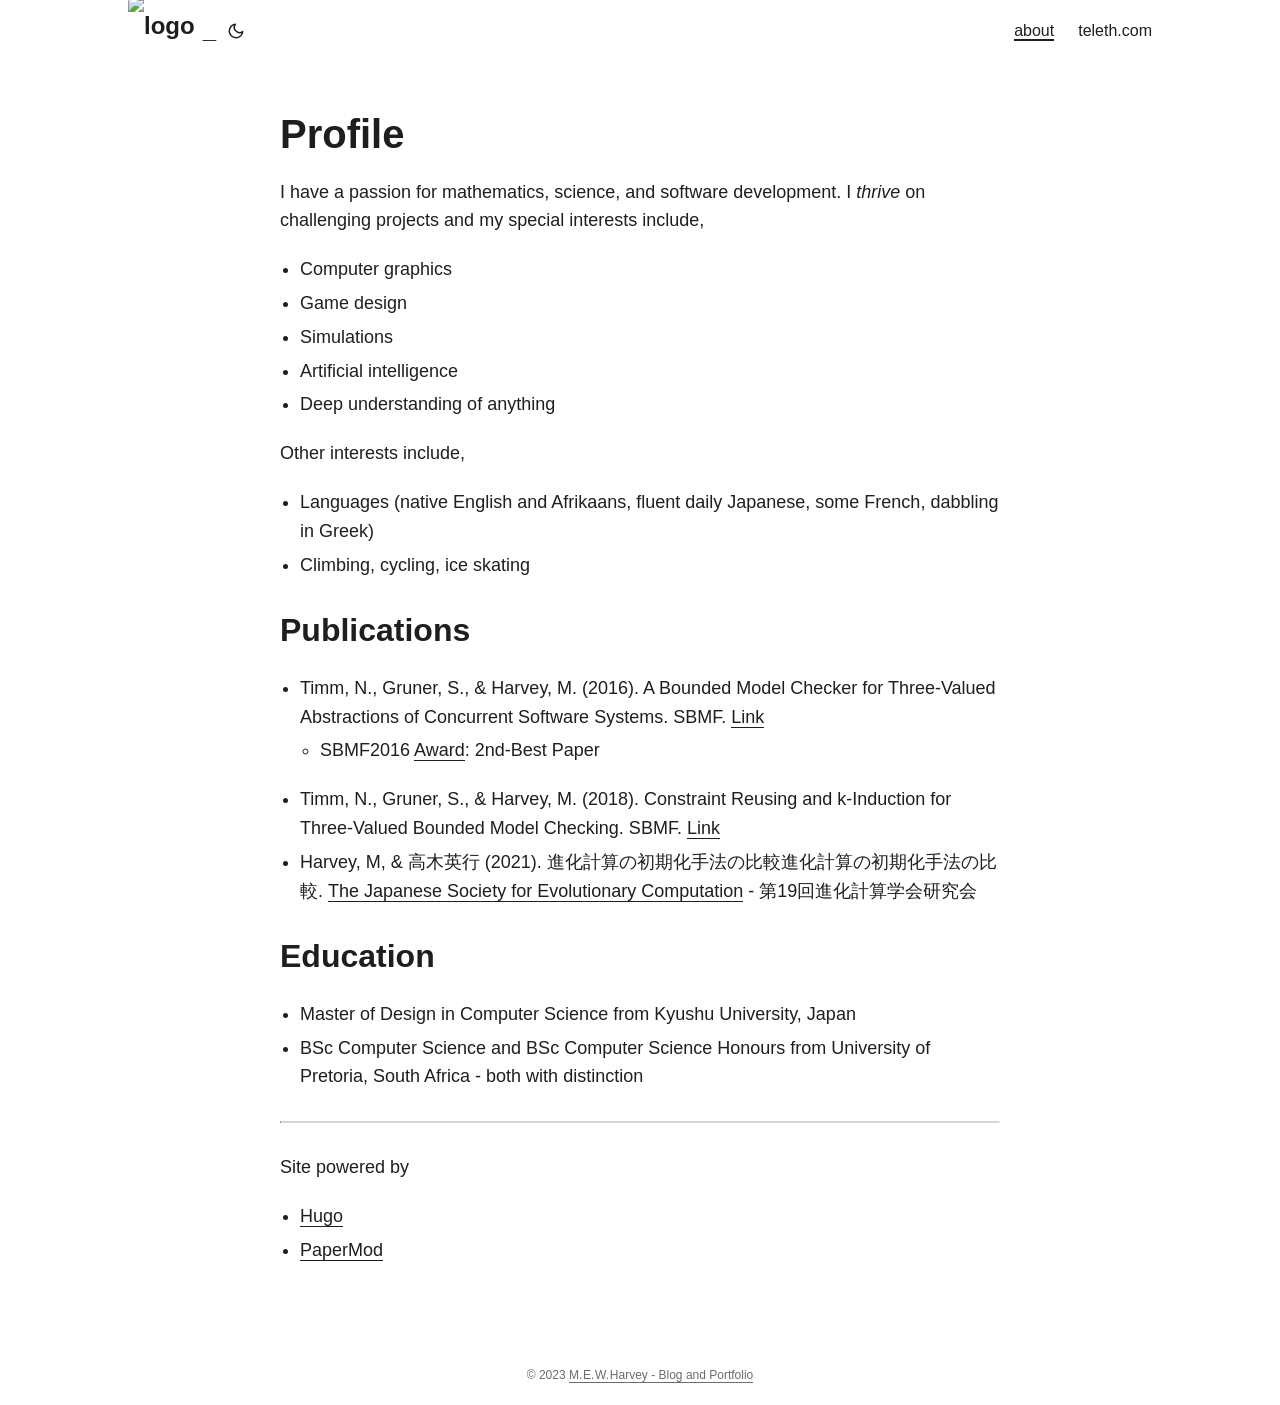
==== commit 777f41d2: "deploy: 63b7d80257c657e93160907c96ea41f08dda1bd7" ====
--- a/about/index.html
+++ b/about/index.html
@@ -6,4 +6,4 @@
 Languages (native English and Afrikaans, fluent daily Japanese, some French, dabbling in Greek) Climbing, cycling, ice skating Publications Timm, N., Gruner, S., & Harvey, M. (2016). A Bounded Model Checker for Three-Valued Abstractions of Concurrent Software Systems."><meta property="og:type" content="article"><meta property="og:url" content="https://mewh.io/about/"><meta property="og:image" content="https://mewh.io/%3Cimage%20path/url%3E"><meta property="article:section" content><meta property="article:published_time" content="2022-02-22T15:21:19+09:00"><meta property="article:modified_time" content="2022-02-22T15:21:19+09:00"><meta property="og:site_name" content="M.&amp;#8202;E.&amp;#8202;W.&amp;#8202;Harvey"><meta name=twitter:card content="summary_large_image"><meta name=twitter:image content="https://mewh.io/%3Cimage%20path/url%3E"><meta name=twitter:title content="Profile"><meta name=twitter:description content="I have a passion for mathematics, science, and software development. I thrive on challenging projects and my special interests include,
 Computer graphics Game design Simulations Artificial intelligence Deep understanding of anything Other interests include,
 Languages (native English and Afrikaans, fluent daily Japanese, some French, dabbling in Greek) Climbing, cycling, ice skating Publications Timm, N., Gruner, S., & Harvey, M. (2016). A Bounded Model Checker for Three-Valued Abstractions of Concurrent Software Systems."><script type=application/ld+json>{"@context":"https://schema.org","@type":"BreadcrumbList","itemListElement":[{"@type":"ListItem","position":1,"name":"Profile","item":"https://mewh.io/about/"}]}</script><script type=application/ld+json>{"@context":"https://schema.org","@type":"BlogPosting","headline":"Profile","name":"Profile","description":"I have a passion for mathematics, science, and software development. I thrive on challenging projects and my special interests include,\nComputer graphics Game design Simulations Artificial intelligence Deep understanding of anything Other interests include,\nLanguages (native English and Afrikaans, fluent daily Japanese, some French, dabbling in Greek) Climbing, cycling, ice skating Publications Timm, N., Gruner, S., \u0026amp; Harvey, M. (2016). A Bounded Model Checker for Three-Valued Abstractions of Concurrent Software Systems.","keywords":[],"articleBody":"I have a passion for mathematics, science, and software development. I thrive on challenging projects and my special interests include,\nComputer graphics Game design Simulations Artificial intelligence Deep understanding of anything Other interests include,\nLanguages (native English and Afrikaans, fluent daily Japanese, some French, dabbling in Greek) Climbing, cycling, ice skating Publications Timm, N., Gruner, S., \u0026 Harvey, M. (2016). A Bounded Model Checker for Three-Valued Abstractions of Concurrent Software Systems. SBMF. Link SBMF2016 Award: 2nd-Best Paper Timm, N., Gruner, S., \u0026 Harvey, M. (2018). Constraint Reusing and k-Induction for Three-Valued Bounded Model Checking. SBMF. Link Harvey, M, \u0026 高木英行 (2021). 進化計算の初期化手法の比較進化計算の初期化手法の比較. The Japanese Society for Evolutionary Computation - 第19回進化計算学会研究会 Education Master of Design in Computer Science from Kyushu University, Japan BSc Computer Science and BSc Computer Science Honours from University of Pretoria, South Africa - both with distinction Site powered by\nHugo PaperMod ","wordCount":"144","inLanguage":"en","image":"https://mewh.io/%3Cimage%20path/url%3E","datePublished":"2022-02-22T15:21:19+09:00","dateModified":"2022-02-22T15:21:19+09:00","author":{"@type":"Person","name":"Matthias Harvey"},"mainEntityOfPage":{"@type":"WebPage","@id":"https://mewh.io/about/"},"publisher":{"@type":"Organization","name":"M. E. W. Harvey - Blog and Portfolio","logo":{"@type":"ImageObject","url":"https://mewh.io/favicon_io/favicon.ico"}}}</script></head><body id=top><script>localStorage.getItem("pref-theme")==="dark"?document.body.classList.add("dark"):localStorage.getItem("pref-theme")==="light"?document.body.classList.remove("dark"):window.matchMedia("(prefers-color-scheme: dark)").matches&&document.body.classList.add("dark")</script><header class=header><nav class=nav><div class=logo><a href=https://mewh.io/ accesskey=h title="_ (Alt + H)"><img src=https://mewh.io/favicon_io/apple-touch-icon.png alt=logo aria-label=logo height=35>_</a>
-<span class=logo-switches><button id=theme-toggle accesskey=t title="(Alt + T)"><svg id="moon" xmlns="http://www.w3.org/2000/svg" width="24" height="24" viewBox="0 0 24 24" fill="none" stroke="currentcolor" stroke-width="2" stroke-linecap="round" stroke-linejoin="round"><path d="M21 12.79A9 9 0 1111.21 3 7 7 0 0021 12.79z"/></svg><svg id="sun" xmlns="http://www.w3.org/2000/svg" width="24" height="24" viewBox="0 0 24 24" fill="none" stroke="currentcolor" stroke-width="2" stroke-linecap="round" stroke-linejoin="round"><circle cx="12" cy="12" r="5"/><line x1="12" y1="1" x2="12" y2="3"/><line x1="12" y1="21" x2="12" y2="23"/><line x1="4.22" y1="4.22" x2="5.64" y2="5.64"/><line x1="18.36" y1="18.36" x2="19.78" y2="19.78"/><line x1="1" y1="12" x2="3" y2="12"/><line x1="21" y1="12" x2="23" y2="12"/><line x1="4.22" y1="19.78" x2="5.64" y2="18.36"/><line x1="18.36" y1="5.64" x2="19.78" y2="4.22"/></svg></button></span></div><ul id=menu><li><a href=https://mewh.io/about/ title=about><span class=active>about</span></a></li><li><a href=https://mewh.io/tags/ title=tags><span>tags</span></a></li><li><a href=https://teleth.com title=teleth.com><span>teleth.com</span></a></li></ul></nav></header><main class=main><article class=post-single><header class=post-header><h1 class=post-title>Profile</h1></header><div class=post-content><p>I have a passion for mathematics, science, and software development. I <em>thrive</em> on challenging projects and my special interests include,</p><ul><li>Computer graphics</li><li>Game design</li><li>Simulations</li><li>Artificial intelligence</li><li>Deep understanding of anything</li></ul><p>Other interests include,</p><ul><li>Languages (native English and Afrikaans, fluent daily Japanese, some French, dabbling in Greek)</li><li>Climbing, cycling, ice skating</li></ul><h2 id=publications>Publications<a hidden class=anchor aria-hidden=true href=#publications>#</a></h2><ul><li>Timm, N., Gruner, S., & Harvey, M. (2016). A Bounded Model Checker for Three-Valued Abstractions of Concurrent Software Systems. SBMF. <a href=https://www.researchgate.net/publication/310049313_A_Bounded_Model_Checker_for_Three-Valued_Abstractions_of_Concurrent_Software_Systems>Link</a><ul><li>SBMF2016 <a href=https://www.researchgate.net/publication/310806814_SBMF2016_Award_2nd-Best_Paper>Award</a>: 2nd-Best Paper</li></ul></li><li>Timm, N., Gruner, S., & Harvey, M. (2018). Constraint Reusing and k-Induction for Three-Valued Bounded Model Checking. SBMF. <a href=https://www.researchgate.net/publication/328470272_Constraint_Reusing_and_k-Induction_for_Three-Valued_Bounded_Model_Checking>Link</a></li><li>Harvey, M, & 高木英行 (2021). 進化計算の初期化手法の比較進化計算の初期化手法の比較. <a href=http://www.jpnsec.org/symposium202101.html>The Japanese Society for Evolutionary Computation</a> - 第19回進化計算学会研究会</li></ul><h2 id=education>Education<a hidden class=anchor aria-hidden=true href=#education>#</a></h2><ul><li>Master of Design in Computer Science from Kyushu University, Japan</li><li>BSc Computer Science and BSc Computer Science Honours from University of Pretoria, South Africa - both with distinction</li></ul><hr><p>Site powered by</p><ul><li><a href=https://gohugo.io/>Hugo</a></li><li><a href=https://git.io/hugopapermod>PaperMod</a></li></ul></div><footer class=post-footer></footer></article></main><footer class=footer><span>&copy; 2023 <a href=https://mewh.io/>M. E. W. Harvey - Blog and Portfolio</a></span></footer><a href=#top aria-label="go to top" title="Go to Top (Alt + G)" class=top-link id=top-link accesskey=g><svg xmlns="http://www.w3.org/2000/svg" viewBox="0 0 12 6" fill="currentcolor"><path d="M12 6H0l6-6z"/></svg></a><script>let menu=document.getElementById("menu");menu&&(menu.scrollLeft=localStorage.getItem("menu-scroll-position"),menu.onscroll=function(){localStorage.setItem("menu-scroll-position",menu.scrollLeft)}),document.querySelectorAll('a[href^="#"]').forEach(e=>{e.addEventListener("click",function(e){e.preventDefault();var t=this.getAttribute("href").substr(1);window.matchMedia("(prefers-reduced-motion: reduce)").matches?document.querySelector(`[id='${decodeURIComponent(t)}']`).scrollIntoView():document.querySelector(`[id='${decodeURIComponent(t)}']`).scrollIntoView({behavior:"smooth"}),t==="top"?history.replaceState(null,null," "):history.pushState(null,null,`#${t}`)})})</script><script>var mybutton=document.getElementById("top-link");window.onscroll=function(){document.body.scrollTop>800||document.documentElement.scrollTop>800?(mybutton.style.visibility="visible",mybutton.style.opacity="1"):(mybutton.style.visibility="hidden",mybutton.style.opacity="0")}</script><script>document.getElementById("theme-toggle").addEventListener("click",()=>{document.body.className.includes("dark")?(document.body.classList.remove("dark"),localStorage.setItem("pref-theme","light")):(document.body.classList.add("dark"),localStorage.setItem("pref-theme","dark"))})</script></body></html>+<span class=logo-switches><button id=theme-toggle accesskey=t title="(Alt + T)"><svg id="moon" xmlns="http://www.w3.org/2000/svg" width="24" height="24" viewBox="0 0 24 24" fill="none" stroke="currentcolor" stroke-width="2" stroke-linecap="round" stroke-linejoin="round"><path d="M21 12.79A9 9 0 1111.21 3 7 7 0 0021 12.79z"/></svg><svg id="sun" xmlns="http://www.w3.org/2000/svg" width="24" height="24" viewBox="0 0 24 24" fill="none" stroke="currentcolor" stroke-width="2" stroke-linecap="round" stroke-linejoin="round"><circle cx="12" cy="12" r="5"/><line x1="12" y1="1" x2="12" y2="3"/><line x1="12" y1="21" x2="12" y2="23"/><line x1="4.22" y1="4.22" x2="5.64" y2="5.64"/><line x1="18.36" y1="18.36" x2="19.78" y2="19.78"/><line x1="1" y1="12" x2="3" y2="12"/><line x1="21" y1="12" x2="23" y2="12"/><line x1="4.22" y1="19.78" x2="5.64" y2="18.36"/><line x1="18.36" y1="5.64" x2="19.78" y2="4.22"/></svg></button></span></div><ul id=menu><li><a href=https://mewh.io/about/ title=about><span class=active>about</span></a></li><li><a href=https://teleth.com title=teleth.com><span>teleth.com</span></a></li></ul></nav></header><main class=main><article class=post-single><header class=post-header><h1 class=post-title>Profile</h1></header><div class=post-content><p>I have a passion for mathematics, science, and software development. I <em>thrive</em> on challenging projects and my special interests include,</p><ul><li>Computer graphics</li><li>Game design</li><li>Simulations</li><li>Artificial intelligence</li><li>Deep understanding of anything</li></ul><p>Other interests include,</p><ul><li>Languages (native English and Afrikaans, fluent daily Japanese, some French, dabbling in Greek)</li><li>Climbing, cycling, ice skating</li></ul><h2 id=publications>Publications<a hidden class=anchor aria-hidden=true href=#publications>#</a></h2><ul><li>Timm, N., Gruner, S., & Harvey, M. (2016). A Bounded Model Checker for Three-Valued Abstractions of Concurrent Software Systems. SBMF. <a href=https://www.researchgate.net/publication/310049313_A_Bounded_Model_Checker_for_Three-Valued_Abstractions_of_Concurrent_Software_Systems>Link</a><ul><li>SBMF2016 <a href=https://www.researchgate.net/publication/310806814_SBMF2016_Award_2nd-Best_Paper>Award</a>: 2nd-Best Paper</li></ul></li><li>Timm, N., Gruner, S., & Harvey, M. (2018). Constraint Reusing and k-Induction for Three-Valued Bounded Model Checking. SBMF. <a href=https://www.researchgate.net/publication/328470272_Constraint_Reusing_and_k-Induction_for_Three-Valued_Bounded_Model_Checking>Link</a></li><li>Harvey, M, & 高木英行 (2021). 進化計算の初期化手法の比較進化計算の初期化手法の比較. <a href=http://www.jpnsec.org/symposium202101.html>The Japanese Society for Evolutionary Computation</a> - 第19回進化計算学会研究会</li></ul><h2 id=education>Education<a hidden class=anchor aria-hidden=true href=#education>#</a></h2><ul><li>Master of Design in Computer Science from Kyushu University, Japan</li><li>BSc Computer Science and BSc Computer Science Honours from University of Pretoria, South Africa - both with distinction</li></ul><hr><p>Site powered by</p><ul><li><a href=https://gohugo.io/>Hugo</a></li><li><a href=https://git.io/hugopapermod>PaperMod</a></li></ul></div><footer class=post-footer></footer></article></main><footer class=footer><span>&copy; 2023 <a href=https://mewh.io/>M. E. W. Harvey - Blog and Portfolio</a></span></footer><a href=#top aria-label="go to top" title="Go to Top (Alt + G)" class=top-link id=top-link accesskey=g><svg xmlns="http://www.w3.org/2000/svg" viewBox="0 0 12 6" fill="currentcolor"><path d="M12 6H0l6-6z"/></svg></a><script>let menu=document.getElementById("menu");menu&&(menu.scrollLeft=localStorage.getItem("menu-scroll-position"),menu.onscroll=function(){localStorage.setItem("menu-scroll-position",menu.scrollLeft)}),document.querySelectorAll('a[href^="#"]').forEach(e=>{e.addEventListener("click",function(e){e.preventDefault();var t=this.getAttribute("href").substr(1);window.matchMedia("(prefers-reduced-motion: reduce)").matches?document.querySelector(`[id='${decodeURIComponent(t)}']`).scrollIntoView():document.querySelector(`[id='${decodeURIComponent(t)}']`).scrollIntoView({behavior:"smooth"}),t==="top"?history.replaceState(null,null," "):history.pushState(null,null,`#${t}`)})})</script><script>var mybutton=document.getElementById("top-link");window.onscroll=function(){document.body.scrollTop>800||document.documentElement.scrollTop>800?(mybutton.style.visibility="visible",mybutton.style.opacity="1"):(mybutton.style.visibility="hidden",mybutton.style.opacity="0")}</script><script>document.getElementById("theme-toggle").addEventListener("click",()=>{document.body.className.includes("dark")?(document.body.classList.remove("dark"),localStorage.setItem("pref-theme","light")):(document.body.classList.add("dark"),localStorage.setItem("pref-theme","dark"))})</script></body></html>
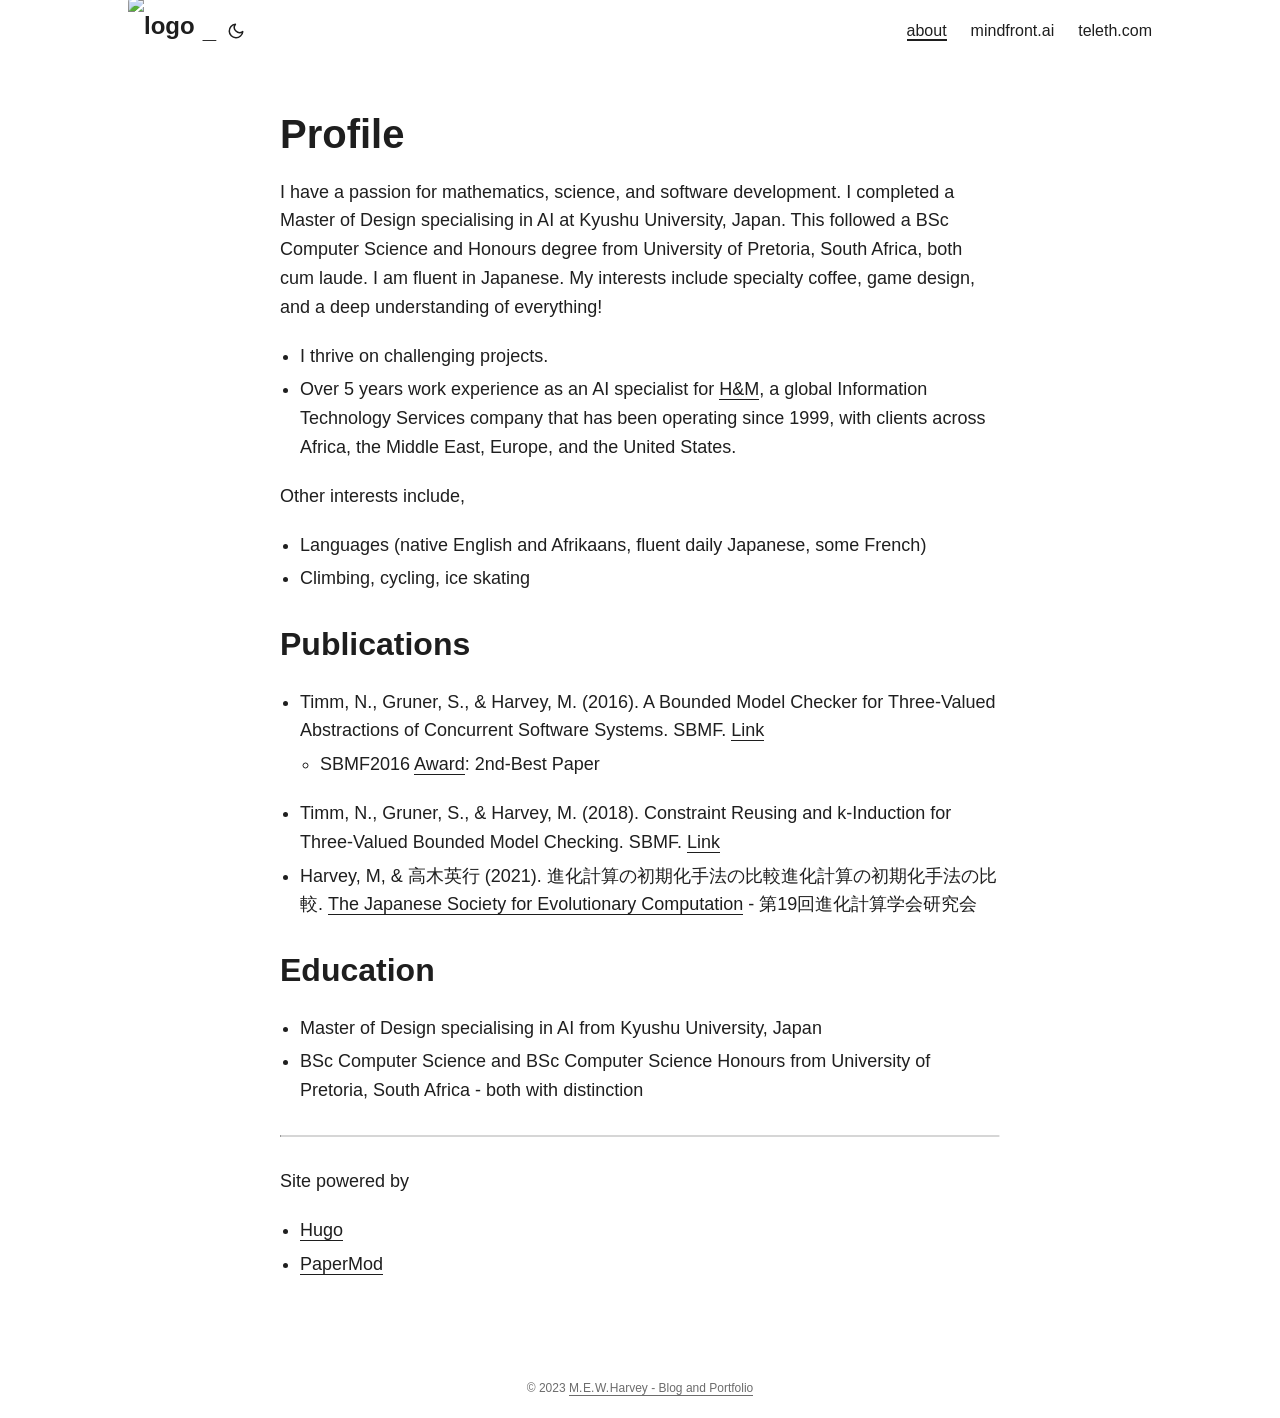
==== commit d6808041: "deploy: 87f2990431abe46d671e77a9b2c842f4c3098f02" ====
--- a/about/index.html
+++ b/about/index.html
@@ -1,9 +1,9 @@
-<!doctype html><html lang=en dir=auto><head><meta charset=utf-8><meta http-equiv=x-ua-compatible content="IE=edge"><meta name=viewport content="width=device-width,initial-scale=1,shrink-to-fit=no"><meta name=robots content="index, follow"><title>Profile | M. E. W. Harvey - Blog and Portfolio</title><meta name=keywords content><meta name=description content="I have a passion for mathematics, science, and software development. I thrive on challenging projects and my special interests include,
-Computer graphics Game design Simulations Artificial intelligence Deep understanding of anything Other interests include,
-Languages (native English and Afrikaans, fluent daily Japanese, some French, dabbling in Greek) Climbing, cycling, ice skating Publications Timm, N., Gruner, S., & Harvey, M. (2016). A Bounded Model Checker for Three-Valued Abstractions of Concurrent Software Systems."><meta name=author content="Matthias Harvey"><link rel=canonical href=https://canonical.url/to/page><link crossorigin=anonymous href=/assets/css/stylesheet.min.c88963fe2d79462000fd0fb1b3737783c32855d340583e4523343f8735c787f0.css integrity="sha256-yIlj/i15RiAA/Q+xs3N3g8MoVdNAWD5FIzQ/hzXHh/A=" rel="preload stylesheet" as=style><link rel=preload href=favicon_io/apple-touch-icon.png as=image><script defer crossorigin=anonymous src=/assets/js/highlight.min.b95bacdc39e37a332a9f883b1e78be4abc1fdca2bc1f2641f55e3cd3dabd4d61.js integrity="sha256-uVus3DnjejMqn4g7Hni+Srwf3KK8HyZB9V4809q9TWE=" onload=hljs.initHighlightingOnLoad()></script>
-<link rel=icon href=https://mewh.io/favicon_io/favicon.ico><link rel=icon type=image/png sizes=16x16 href=https://mewh.io/favicon_io/favicon-16x16.png><link rel=icon type=image/png sizes=32x32 href=https://mewh.io/favicon_io/favicon-32x32.png><link rel=apple-touch-icon href=https://mewh.io/favicon_io/apple-touch-icon.png><link rel=mask-icon href=https://mewh.io/safari-pinned-tab.svg><meta name=theme-color content="#2e2e33"><meta name=msapplication-TileColor content="#2e2e33"><noscript><style>#theme-toggle,.top-link{display:none}</style><style>@media(prefers-color-scheme:dark){:root{--theme:rgb(29, 30, 32);--entry:rgb(46, 46, 51);--primary:rgb(218, 218, 219);--secondary:rgb(155, 156, 157);--tertiary:rgb(65, 66, 68);--content:rgb(196, 196, 197);--hljs-bg:rgb(46, 46, 51);--code-bg:rgb(55, 56, 62);--border:rgb(51, 51, 51)}.list{background:var(--theme)}.list:not(.dark)::-webkit-scrollbar-track{background:0 0}.list:not(.dark)::-webkit-scrollbar-thumb{border-color:var(--theme)}}</style></noscript><meta property="og:title" content="Profile"><meta property="og:description" content="I have a passion for mathematics, science, and software development. I thrive on challenging projects and my special interests include,
-Computer graphics Game design Simulations Artificial intelligence Deep understanding of anything Other interests include,
-Languages (native English and Afrikaans, fluent daily Japanese, some French, dabbling in Greek) Climbing, cycling, ice skating Publications Timm, N., Gruner, S., & Harvey, M. (2016). A Bounded Model Checker for Three-Valued Abstractions of Concurrent Software Systems."><meta property="og:type" content="article"><meta property="og:url" content="https://mewh.io/about/"><meta property="og:image" content="https://mewh.io/%3Cimage%20path/url%3E"><meta property="article:section" content><meta property="article:published_time" content="2022-02-22T15:21:19+09:00"><meta property="article:modified_time" content="2022-02-22T15:21:19+09:00"><meta property="og:site_name" content="M.&amp;#8202;E.&amp;#8202;W.&amp;#8202;Harvey"><meta name=twitter:card content="summary_large_image"><meta name=twitter:image content="https://mewh.io/%3Cimage%20path/url%3E"><meta name=twitter:title content="Profile"><meta name=twitter:description content="I have a passion for mathematics, science, and software development. I thrive on challenging projects and my special interests include,
-Computer graphics Game design Simulations Artificial intelligence Deep understanding of anything Other interests include,
-Languages (native English and Afrikaans, fluent daily Japanese, some French, dabbling in Greek) Climbing, cycling, ice skating Publications Timm, N., Gruner, S., & Harvey, M. (2016). A Bounded Model Checker for Three-Valued Abstractions of Concurrent Software Systems."><script type=application/ld+json>{"@context":"https://schema.org","@type":"BreadcrumbList","itemListElement":[{"@type":"ListItem","position":1,"name":"Profile","item":"https://mewh.io/about/"}]}</script><script type=application/ld+json>{"@context":"https://schema.org","@type":"BlogPosting","headline":"Profile","name":"Profile","description":"I have a passion for mathematics, science, and software development. I thrive on challenging projects and my special interests include,\nComputer graphics Game design Simulations Artificial intelligence Deep understanding of anything Other interests include,\nLanguages (native English and Afrikaans, fluent daily Japanese, some French, dabbling in Greek) Climbing, cycling, ice skating Publications Timm, N., Gruner, S., \u0026amp; Harvey, M. (2016). A Bounded Model Checker for Three-Valued Abstractions of Concurrent Software Systems.","keywords":[],"articleBody":"I have a passion for mathematics, science, and software development. I thrive on challenging projects and my special interests include,\nComputer graphics Game design Simulations Artificial intelligence Deep understanding of anything Other interests include,\nLanguages (native English and Afrikaans, fluent daily Japanese, some French, dabbling in Greek) Climbing, cycling, ice skating Publications Timm, N., Gruner, S., \u0026 Harvey, M. (2016). A Bounded Model Checker for Three-Valued Abstractions of Concurrent Software Systems. SBMF. Link SBMF2016 Award: 2nd-Best Paper Timm, N., Gruner, S., \u0026 Harvey, M. (2018). Constraint Reusing and k-Induction for Three-Valued Bounded Model Checking. SBMF. Link Harvey, M, \u0026 高木英行 (2021). 進化計算の初期化手法の比較進化計算の初期化手法の比較. The Japanese Society for Evolutionary Computation - 第19回進化計算学会研究会 Education Master of Design in Computer Science from Kyushu University, Japan BSc Computer Science and BSc Computer Science Honours from University of Pretoria, South Africa - both with distinction Site powered by\nHugo PaperMod ","wordCount":"144","inLanguage":"en","image":"https://mewh.io/%3Cimage%20path/url%3E","datePublished":"2022-02-22T15:21:19+09:00","dateModified":"2022-02-22T15:21:19+09:00","author":{"@type":"Person","name":"Matthias Harvey"},"mainEntityOfPage":{"@type":"WebPage","@id":"https://mewh.io/about/"},"publisher":{"@type":"Organization","name":"M. E. W. Harvey - Blog and Portfolio","logo":{"@type":"ImageObject","url":"https://mewh.io/favicon_io/favicon.ico"}}}</script></head><body id=top><script>localStorage.getItem("pref-theme")==="dark"?document.body.classList.add("dark"):localStorage.getItem("pref-theme")==="light"?document.body.classList.remove("dark"):window.matchMedia("(prefers-color-scheme: dark)").matches&&document.body.classList.add("dark")</script><header class=header><nav class=nav><div class=logo><a href=https://mewh.io/ accesskey=h title="_ (Alt + H)"><img src=https://mewh.io/favicon_io/apple-touch-icon.png alt=logo aria-label=logo height=35>_</a>
-<span class=logo-switches><button id=theme-toggle accesskey=t title="(Alt + T)"><svg id="moon" xmlns="http://www.w3.org/2000/svg" width="24" height="24" viewBox="0 0 24 24" fill="none" stroke="currentcolor" stroke-width="2" stroke-linecap="round" stroke-linejoin="round"><path d="M21 12.79A9 9 0 1111.21 3 7 7 0 0021 12.79z"/></svg><svg id="sun" xmlns="http://www.w3.org/2000/svg" width="24" height="24" viewBox="0 0 24 24" fill="none" stroke="currentcolor" stroke-width="2" stroke-linecap="round" stroke-linejoin="round"><circle cx="12" cy="12" r="5"/><line x1="12" y1="1" x2="12" y2="3"/><line x1="12" y1="21" x2="12" y2="23"/><line x1="4.22" y1="4.22" x2="5.64" y2="5.64"/><line x1="18.36" y1="18.36" x2="19.78" y2="19.78"/><line x1="1" y1="12" x2="3" y2="12"/><line x1="21" y1="12" x2="23" y2="12"/><line x1="4.22" y1="19.78" x2="5.64" y2="18.36"/><line x1="18.36" y1="5.64" x2="19.78" y2="4.22"/></svg></button></span></div><ul id=menu><li><a href=https://mewh.io/about/ title=about><span class=active>about</span></a></li><li><a href=https://teleth.com title=teleth.com><span>teleth.com</span></a></li></ul></nav></header><main class=main><article class=post-single><header class=post-header><h1 class=post-title>Profile</h1></header><div class=post-content><p>I have a passion for mathematics, science, and software development. I <em>thrive</em> on challenging projects and my special interests include,</p><ul><li>Computer graphics</li><li>Game design</li><li>Simulations</li><li>Artificial intelligence</li><li>Deep understanding of anything</li></ul><p>Other interests include,</p><ul><li>Languages (native English and Afrikaans, fluent daily Japanese, some French, dabbling in Greek)</li><li>Climbing, cycling, ice skating</li></ul><h2 id=publications>Publications<a hidden class=anchor aria-hidden=true href=#publications>#</a></h2><ul><li>Timm, N., Gruner, S., & Harvey, M. (2016). A Bounded Model Checker for Three-Valued Abstractions of Concurrent Software Systems. SBMF. <a href=https://www.researchgate.net/publication/310049313_A_Bounded_Model_Checker_for_Three-Valued_Abstractions_of_Concurrent_Software_Systems>Link</a><ul><li>SBMF2016 <a href=https://www.researchgate.net/publication/310806814_SBMF2016_Award_2nd-Best_Paper>Award</a>: 2nd-Best Paper</li></ul></li><li>Timm, N., Gruner, S., & Harvey, M. (2018). Constraint Reusing and k-Induction for Three-Valued Bounded Model Checking. SBMF. <a href=https://www.researchgate.net/publication/328470272_Constraint_Reusing_and_k-Induction_for_Three-Valued_Bounded_Model_Checking>Link</a></li><li>Harvey, M, & 高木英行 (2021). 進化計算の初期化手法の比較進化計算の初期化手法の比較. <a href=http://www.jpnsec.org/symposium202101.html>The Japanese Society for Evolutionary Computation</a> - 第19回進化計算学会研究会</li></ul><h2 id=education>Education<a hidden class=anchor aria-hidden=true href=#education>#</a></h2><ul><li>Master of Design in Computer Science from Kyushu University, Japan</li><li>BSc Computer Science and BSc Computer Science Honours from University of Pretoria, South Africa - both with distinction</li></ul><hr><p>Site powered by</p><ul><li><a href=https://gohugo.io/>Hugo</a></li><li><a href=https://git.io/hugopapermod>PaperMod</a></li></ul></div><footer class=post-footer></footer></article></main><footer class=footer><span>&copy; 2023 <a href=https://mewh.io/>M. E. W. Harvey - Blog and Portfolio</a></span></footer><a href=#top aria-label="go to top" title="Go to Top (Alt + G)" class=top-link id=top-link accesskey=g><svg xmlns="http://www.w3.org/2000/svg" viewBox="0 0 12 6" fill="currentcolor"><path d="M12 6H0l6-6z"/></svg></a><script>let menu=document.getElementById("menu");menu&&(menu.scrollLeft=localStorage.getItem("menu-scroll-position"),menu.onscroll=function(){localStorage.setItem("menu-scroll-position",menu.scrollLeft)}),document.querySelectorAll('a[href^="#"]').forEach(e=>{e.addEventListener("click",function(e){e.preventDefault();var t=this.getAttribute("href").substr(1);window.matchMedia("(prefers-reduced-motion: reduce)").matches?document.querySelector(`[id='${decodeURIComponent(t)}']`).scrollIntoView():document.querySelector(`[id='${decodeURIComponent(t)}']`).scrollIntoView({behavior:"smooth"}),t==="top"?history.replaceState(null,null," "):history.pushState(null,null,`#${t}`)})})</script><script>var mybutton=document.getElementById("top-link");window.onscroll=function(){document.body.scrollTop>800||document.documentElement.scrollTop>800?(mybutton.style.visibility="visible",mybutton.style.opacity="1"):(mybutton.style.visibility="hidden",mybutton.style.opacity="0")}</script><script>document.getElementById("theme-toggle").addEventListener("click",()=>{document.body.className.includes("dark")?(document.body.classList.remove("dark"),localStorage.setItem("pref-theme","light")):(document.body.classList.add("dark"),localStorage.setItem("pref-theme","dark"))})</script></body></html>+<!doctype html><html lang=en dir=auto><head><meta charset=utf-8><meta http-equiv=x-ua-compatible content="IE=edge"><meta name=viewport content="width=device-width,initial-scale=1,shrink-to-fit=no"><meta name=robots content="index, follow"><title>Profile | M. E. W. Harvey - Blog and Portfolio</title><meta name=keywords content><meta name=description content="I have a passion for mathematics, science, and software development. I completed a Master of Design specialising in AI at Kyushu University, Japan. This followed a BSc Computer Science and Honours degree from University of Pretoria, South Africa, both cum laude. I am fluent in Japanese. My interests include specialty coffee, game design, and a deep understanding of everything!
+I thrive on challenging projects.
+Over 5 years work experience as an AI specialist for H&amp;M, a global Information Technology Services company that has been operating since 1999, with clients across Africa, the Middle East, Europe, and the United States."><meta name=author content="Matthias Harvey"><link rel=canonical href=https://canonical.url/to/page><link crossorigin=anonymous href=/assets/css/stylesheet.min.c88963fe2d79462000fd0fb1b3737783c32855d340583e4523343f8735c787f0.css integrity="sha256-yIlj/i15RiAA/Q+xs3N3g8MoVdNAWD5FIzQ/hzXHh/A=" rel="preload stylesheet" as=style><link rel=preload href=favicon_io/apple-touch-icon.png as=image><script defer crossorigin=anonymous src=/assets/js/highlight.min.b95bacdc39e37a332a9f883b1e78be4abc1fdca2bc1f2641f55e3cd3dabd4d61.js integrity="sha256-uVus3DnjejMqn4g7Hni+Srwf3KK8HyZB9V4809q9TWE=" onload=hljs.initHighlightingOnLoad()></script>
+<link rel=icon href=https://mewh.io/favicon_io/favicon.ico><link rel=icon type=image/png sizes=16x16 href=https://mewh.io/favicon_io/favicon-16x16.png><link rel=icon type=image/png sizes=32x32 href=https://mewh.io/favicon_io/favicon-32x32.png><link rel=apple-touch-icon href=https://mewh.io/favicon_io/apple-touch-icon.png><link rel=mask-icon href=https://mewh.io/safari-pinned-tab.svg><meta name=theme-color content="#2e2e33"><meta name=msapplication-TileColor content="#2e2e33"><noscript><style>#theme-toggle,.top-link{display:none}</style><style>@media(prefers-color-scheme:dark){:root{--theme:rgb(29, 30, 32);--entry:rgb(46, 46, 51);--primary:rgb(218, 218, 219);--secondary:rgb(155, 156, 157);--tertiary:rgb(65, 66, 68);--content:rgb(196, 196, 197);--hljs-bg:rgb(46, 46, 51);--code-bg:rgb(55, 56, 62);--border:rgb(51, 51, 51)}.list{background:var(--theme)}.list:not(.dark)::-webkit-scrollbar-track{background:0 0}.list:not(.dark)::-webkit-scrollbar-thumb{border-color:var(--theme)}}</style></noscript><meta property="og:title" content="Profile"><meta property="og:description" content="I have a passion for mathematics, science, and software development. I completed a Master of Design specialising in AI at Kyushu University, Japan. This followed a BSc Computer Science and Honours degree from University of Pretoria, South Africa, both cum laude. I am fluent in Japanese. My interests include specialty coffee, game design, and a deep understanding of everything!
+I thrive on challenging projects.
+Over 5 years work experience as an AI specialist for H&amp;M, a global Information Technology Services company that has been operating since 1999, with clients across Africa, the Middle East, Europe, and the United States."><meta property="og:type" content="article"><meta property="og:url" content="https://mewh.io/about/"><meta property="og:image" content="https://mewh.io/%3Cimage%20path/url%3E"><meta property="article:section" content><meta property="article:published_time" content="2022-02-22T15:21:19+09:00"><meta property="article:modified_time" content="2022-02-22T15:21:19+09:00"><meta property="og:site_name" content="M.&amp;#8202;E.&amp;#8202;W.&amp;#8202;Harvey"><meta name=twitter:card content="summary_large_image"><meta name=twitter:image content="https://mewh.io/%3Cimage%20path/url%3E"><meta name=twitter:title content="Profile"><meta name=twitter:description content="I have a passion for mathematics, science, and software development. I completed a Master of Design specialising in AI at Kyushu University, Japan. This followed a BSc Computer Science and Honours degree from University of Pretoria, South Africa, both cum laude. I am fluent in Japanese. My interests include specialty coffee, game design, and a deep understanding of everything!
+I thrive on challenging projects.
+Over 5 years work experience as an AI specialist for H&amp;M, a global Information Technology Services company that has been operating since 1999, with clients across Africa, the Middle East, Europe, and the United States."><script type=application/ld+json>{"@context":"https://schema.org","@type":"BreadcrumbList","itemListElement":[{"@type":"ListItem","position":1,"name":"Profile","item":"https://mewh.io/about/"}]}</script><script type=application/ld+json>{"@context":"https://schema.org","@type":"BlogPosting","headline":"Profile","name":"Profile","description":"I have a passion for mathematics, science, and software development. I completed a Master of Design specialising in AI at Kyushu University, Japan. This followed a BSc Computer Science and Honours degree from University of Pretoria, South Africa, both cum laude. I am fluent in Japanese. My interests include specialty coffee, game design, and a deep understanding of everything!\nI thrive on challenging projects.\nOver 5 years work experience as an AI specialist for H\u0026amp;M, a global Information Technology Services company that has been operating since 1999, with clients across Africa, the Middle East, Europe, and the United States.","keywords":[],"articleBody":"I have a passion for mathematics, science, and software development. I completed a Master of Design specialising in AI at Kyushu University, Japan. This followed a BSc Computer Science and Honours degree from University of Pretoria, South Africa, both cum laude. I am fluent in Japanese. My interests include specialty coffee, game design, and a deep understanding of everything!\nI thrive on challenging projects.\nOver 5 years work experience as an AI specialist for H\u0026M, a global Information Technology Services company that has been operating since 1999, with clients across Africa, the Middle East, Europe, and the United States.\nOther interests include,\nLanguages (native English and Afrikaans, fluent daily Japanese, some French) Climbing, cycling, ice skating Publications Timm, N., Gruner, S., \u0026 Harvey, M. (2016). A Bounded Model Checker for Three-Valued Abstractions of Concurrent Software Systems. SBMF. Link SBMF2016 Award: 2nd-Best Paper Timm, N., Gruner, S., \u0026 Harvey, M. (2018). Constraint Reusing and k-Induction for Three-Valued Bounded Model Checking. SBMF. Link Harvey, M, \u0026 高木英行 (2021). 進化計算の初期化手法の比較進化計算の初期化手法の比較. The Japanese Society for Evolutionary Computation - 第19回進化計算学会研究会 Education Master of Design specialising in AI from Kyushu University, Japan BSc Computer Science and BSc Computer Science Honours from University of Pretoria, South Africa - both with distinction Site powered by\nHugo PaperMod ","wordCount":"209","inLanguage":"en","image":"https://mewh.io/%3Cimage%20path/url%3E","datePublished":"2022-02-22T15:21:19+09:00","dateModified":"2022-02-22T15:21:19+09:00","author":{"@type":"Person","name":"Matthias Harvey"},"mainEntityOfPage":{"@type":"WebPage","@id":"https://mewh.io/about/"},"publisher":{"@type":"Organization","name":"M. E. W. Harvey - Blog and Portfolio","logo":{"@type":"ImageObject","url":"https://mewh.io/favicon_io/favicon.ico"}}}</script></head><body id=top><script>localStorage.getItem("pref-theme")==="dark"?document.body.classList.add("dark"):localStorage.getItem("pref-theme")==="light"?document.body.classList.remove("dark"):window.matchMedia("(prefers-color-scheme: dark)").matches&&document.body.classList.add("dark")</script><header class=header><nav class=nav><div class=logo><a href=https://mewh.io/ accesskey=h title="_ (Alt + H)"><img src=https://mewh.io/favicon_io/apple-touch-icon.png alt=logo aria-label=logo height=35>_</a>
+<span class=logo-switches><button id=theme-toggle accesskey=t title="(Alt + T)"><svg id="moon" xmlns="http://www.w3.org/2000/svg" width="24" height="24" viewBox="0 0 24 24" fill="none" stroke="currentcolor" stroke-width="2" stroke-linecap="round" stroke-linejoin="round"><path d="M21 12.79A9 9 0 1111.21 3 7 7 0 0021 12.79z"/></svg><svg id="sun" xmlns="http://www.w3.org/2000/svg" width="24" height="24" viewBox="0 0 24 24" fill="none" stroke="currentcolor" stroke-width="2" stroke-linecap="round" stroke-linejoin="round"><circle cx="12" cy="12" r="5"/><line x1="12" y1="1" x2="12" y2="3"/><line x1="12" y1="21" x2="12" y2="23"/><line x1="4.22" y1="4.22" x2="5.64" y2="5.64"/><line x1="18.36" y1="18.36" x2="19.78" y2="19.78"/><line x1="1" y1="12" x2="3" y2="12"/><line x1="21" y1="12" x2="23" y2="12"/><line x1="4.22" y1="19.78" x2="5.64" y2="18.36"/><line x1="18.36" y1="5.64" x2="19.78" y2="4.22"/></svg></button></span></div><ul id=menu><li><a href=https://mewh.io/about/ title=about><span class=active>about</span></a></li><li><a href=https://jobs.rip title=mindfront.ai><span>mindfront.ai</span></a></li><li><a href=https://teleth.com title=teleth.com><span>teleth.com</span></a></li></ul></nav></header><main class=main><article class=post-single><header class=post-header><h1 class=post-title>Profile</h1></header><div class=post-content><p>I have a passion for mathematics, science, and software development. I completed a Master of Design specialising in AI at Kyushu University, Japan. This followed a BSc Computer Science and Honours degree from University of Pretoria, South Africa, both cum laude. I am fluent in Japanese. My interests include specialty coffee, game design, and a deep understanding of everything!</p><ul><li><p>I thrive on challenging projects.</p></li><li><p>Over 5 years work experience as an AI specialist for <a href=https://docwize.com/>H&amp;M</a>, a global Information Technology Services company that has been operating since 1999, with clients across Africa, the Middle East, Europe, and the United States.</p></li></ul><p>Other interests include,</p><ul><li>Languages (native English and Afrikaans, fluent daily Japanese, some French)</li><li>Climbing, cycling, ice skating</li></ul><h2 id=publications>Publications<a hidden class=anchor aria-hidden=true href=#publications>#</a></h2><ul><li>Timm, N., Gruner, S., & Harvey, M. (2016). A Bounded Model Checker for Three-Valued Abstractions of Concurrent Software Systems. SBMF. <a href=https://www.researchgate.net/publication/310049313_A_Bounded_Model_Checker_for_Three-Valued_Abstractions_of_Concurrent_Software_Systems>Link</a><ul><li>SBMF2016 <a href=https://www.researchgate.net/publication/310806814_SBMF2016_Award_2nd-Best_Paper>Award</a>: 2nd-Best Paper</li></ul></li><li>Timm, N., Gruner, S., & Harvey, M. (2018). Constraint Reusing and k-Induction for Three-Valued Bounded Model Checking. SBMF. <a href=https://www.researchgate.net/publication/328470272_Constraint_Reusing_and_k-Induction_for_Three-Valued_Bounded_Model_Checking>Link</a></li><li>Harvey, M, & 高木英行 (2021). 進化計算の初期化手法の比較進化計算の初期化手法の比較. <a href=http://www.jpnsec.org/symposium202101.html>The Japanese Society for Evolutionary Computation</a> - 第19回進化計算学会研究会</li></ul><h2 id=education>Education<a hidden class=anchor aria-hidden=true href=#education>#</a></h2><ul><li>Master of Design specialising in AI from Kyushu University, Japan</li><li>BSc Computer Science and BSc Computer Science Honours from University of Pretoria, South Africa - both with distinction</li></ul><hr><p>Site powered by</p><ul><li><a href=https://gohugo.io/>Hugo</a></li><li><a href=https://git.io/hugopapermod>PaperMod</a></li></ul></div><footer class=post-footer></footer></article></main><footer class=footer><span>&copy; 2023 <a href=https://mewh.io/>M. E. W. Harvey - Blog and Portfolio</a></span></footer><a href=#top aria-label="go to top" title="Go to Top (Alt + G)" class=top-link id=top-link accesskey=g><svg xmlns="http://www.w3.org/2000/svg" viewBox="0 0 12 6" fill="currentcolor"><path d="M12 6H0l6-6z"/></svg></a><script>let menu=document.getElementById("menu");menu&&(menu.scrollLeft=localStorage.getItem("menu-scroll-position"),menu.onscroll=function(){localStorage.setItem("menu-scroll-position",menu.scrollLeft)}),document.querySelectorAll('a[href^="#"]').forEach(e=>{e.addEventListener("click",function(e){e.preventDefault();var t=this.getAttribute("href").substr(1);window.matchMedia("(prefers-reduced-motion: reduce)").matches?document.querySelector(`[id='${decodeURIComponent(t)}']`).scrollIntoView():document.querySelector(`[id='${decodeURIComponent(t)}']`).scrollIntoView({behavior:"smooth"}),t==="top"?history.replaceState(null,null," "):history.pushState(null,null,`#${t}`)})})</script><script>var mybutton=document.getElementById("top-link");window.onscroll=function(){document.body.scrollTop>800||document.documentElement.scrollTop>800?(mybutton.style.visibility="visible",mybutton.style.opacity="1"):(mybutton.style.visibility="hidden",mybutton.style.opacity="0")}</script><script>document.getElementById("theme-toggle").addEventListener("click",()=>{document.body.className.includes("dark")?(document.body.classList.remove("dark"),localStorage.setItem("pref-theme","light")):(document.body.classList.add("dark"),localStorage.setItem("pref-theme","dark"))})</script></body></html>
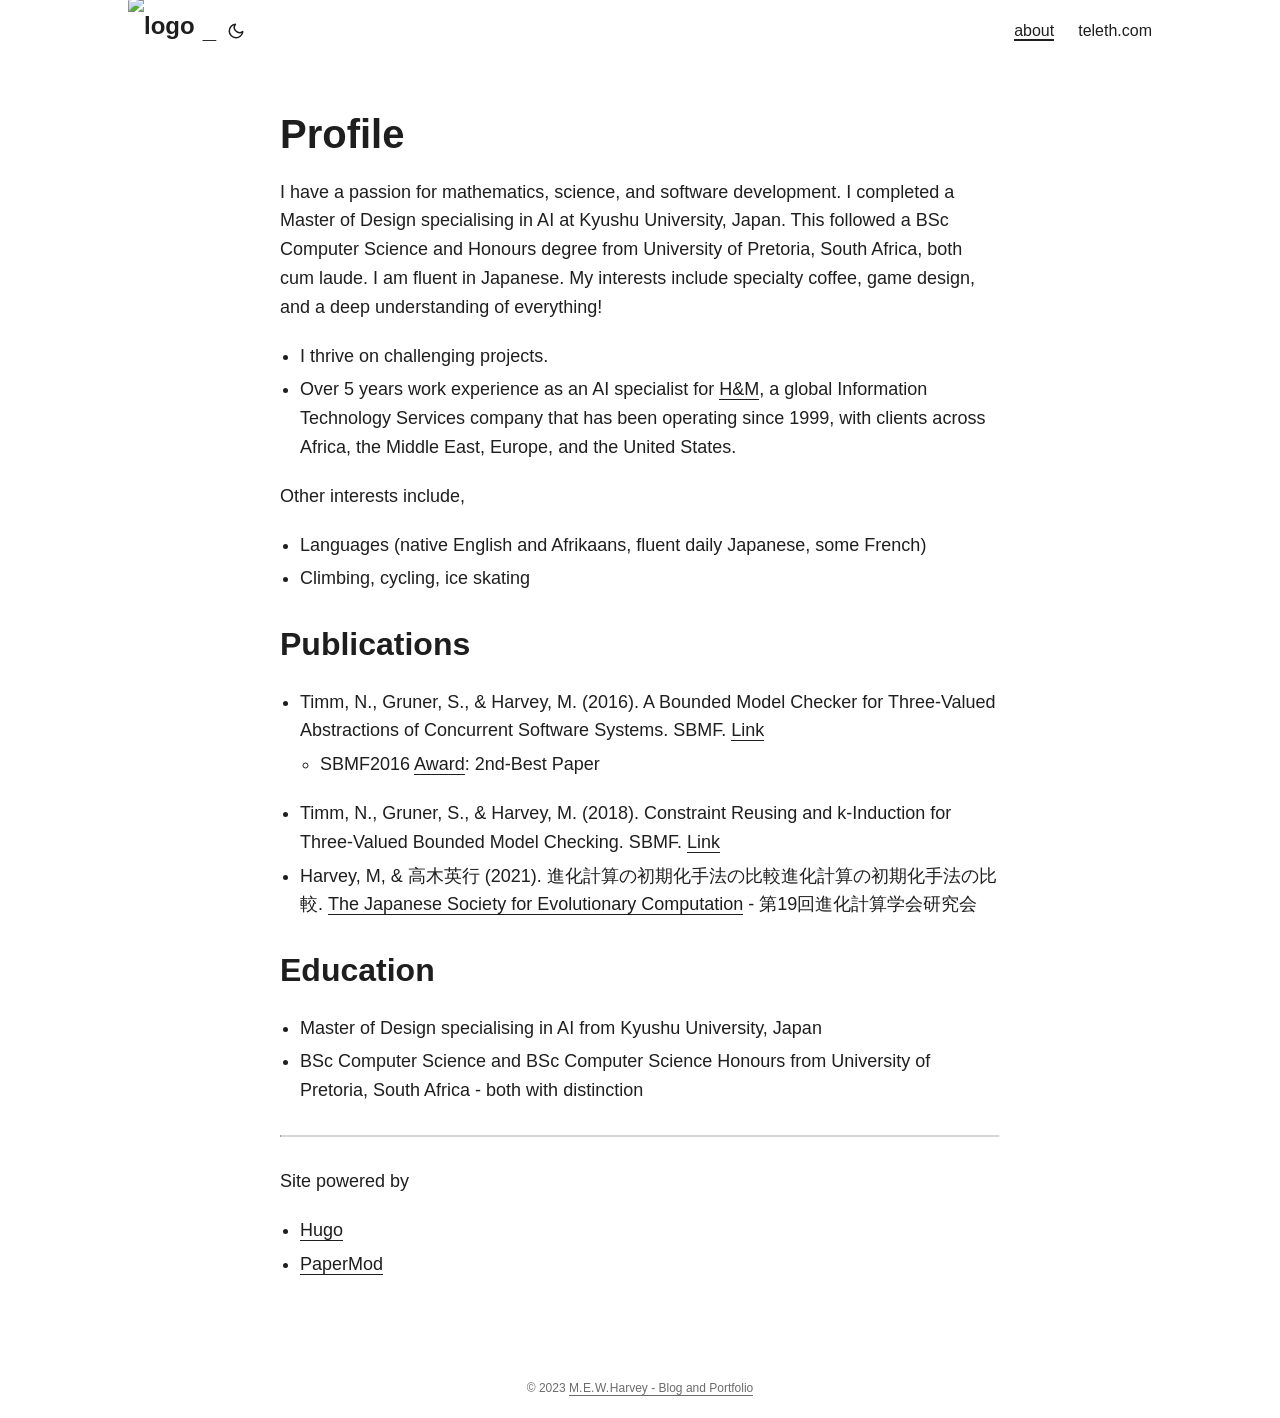
==== commit 1fab164b: "deploy: 123dd5d8937820db4b77fa914bab2bcf928f28eb" ====
--- a/about/index.html
+++ b/about/index.html
@@ -6,4 +6,4 @@
 Over 5 years work experience as an AI specialist for H&amp;M, a global Information Technology Services company that has been operating since 1999, with clients across Africa, the Middle East, Europe, and the United States."><meta property="og:type" content="article"><meta property="og:url" content="https://mewh.io/about/"><meta property="og:image" content="https://mewh.io/%3Cimage%20path/url%3E"><meta property="article:section" content><meta property="article:published_time" content="2022-02-22T15:21:19+09:00"><meta property="article:modified_time" content="2022-02-22T15:21:19+09:00"><meta property="og:site_name" content="M.&amp;#8202;E.&amp;#8202;W.&amp;#8202;Harvey"><meta name=twitter:card content="summary_large_image"><meta name=twitter:image content="https://mewh.io/%3Cimage%20path/url%3E"><meta name=twitter:title content="Profile"><meta name=twitter:description content="I have a passion for mathematics, science, and software development. I completed a Master of Design specialising in AI at Kyushu University, Japan. This followed a BSc Computer Science and Honours degree from University of Pretoria, South Africa, both cum laude. I am fluent in Japanese. My interests include specialty coffee, game design, and a deep understanding of everything!
 I thrive on challenging projects.
 Over 5 years work experience as an AI specialist for H&amp;M, a global Information Technology Services company that has been operating since 1999, with clients across Africa, the Middle East, Europe, and the United States."><script type=application/ld+json>{"@context":"https://schema.org","@type":"BreadcrumbList","itemListElement":[{"@type":"ListItem","position":1,"name":"Profile","item":"https://mewh.io/about/"}]}</script><script type=application/ld+json>{"@context":"https://schema.org","@type":"BlogPosting","headline":"Profile","name":"Profile","description":"I have a passion for mathematics, science, and software development. I completed a Master of Design specialising in AI at Kyushu University, Japan. This followed a BSc Computer Science and Honours degree from University of Pretoria, South Africa, both cum laude. I am fluent in Japanese. My interests include specialty coffee, game design, and a deep understanding of everything!\nI thrive on challenging projects.\nOver 5 years work experience as an AI specialist for H\u0026amp;M, a global Information Technology Services company that has been operating since 1999, with clients across Africa, the Middle East, Europe, and the United States.","keywords":[],"articleBody":"I have a passion for mathematics, science, and software development. I completed a Master of Design specialising in AI at Kyushu University, Japan. This followed a BSc Computer Science and Honours degree from University of Pretoria, South Africa, both cum laude. I am fluent in Japanese. My interests include specialty coffee, game design, and a deep understanding of everything!\nI thrive on challenging projects.\nOver 5 years work experience as an AI specialist for H\u0026M, a global Information Technology Services company that has been operating since 1999, with clients across Africa, the Middle East, Europe, and the United States.\nOther interests include,\nLanguages (native English and Afrikaans, fluent daily Japanese, some French) Climbing, cycling, ice skating Publications Timm, N., Gruner, S., \u0026 Harvey, M. (2016). A Bounded Model Checker for Three-Valued Abstractions of Concurrent Software Systems. SBMF. Link SBMF2016 Award: 2nd-Best Paper Timm, N., Gruner, S., \u0026 Harvey, M. (2018). Constraint Reusing and k-Induction for Three-Valued Bounded Model Checking. SBMF. Link Harvey, M, \u0026 高木英行 (2021). 進化計算の初期化手法の比較進化計算の初期化手法の比較. The Japanese Society for Evolutionary Computation - 第19回進化計算学会研究会 Education Master of Design specialising in AI from Kyushu University, Japan BSc Computer Science and BSc Computer Science Honours from University of Pretoria, South Africa - both with distinction Site powered by\nHugo PaperMod ","wordCount":"209","inLanguage":"en","image":"https://mewh.io/%3Cimage%20path/url%3E","datePublished":"2022-02-22T15:21:19+09:00","dateModified":"2022-02-22T15:21:19+09:00","author":{"@type":"Person","name":"Matthias Harvey"},"mainEntityOfPage":{"@type":"WebPage","@id":"https://mewh.io/about/"},"publisher":{"@type":"Organization","name":"M. E. W. Harvey - Blog and Portfolio","logo":{"@type":"ImageObject","url":"https://mewh.io/favicon_io/favicon.ico"}}}</script></head><body id=top><script>localStorage.getItem("pref-theme")==="dark"?document.body.classList.add("dark"):localStorage.getItem("pref-theme")==="light"?document.body.classList.remove("dark"):window.matchMedia("(prefers-color-scheme: dark)").matches&&document.body.classList.add("dark")</script><header class=header><nav class=nav><div class=logo><a href=https://mewh.io/ accesskey=h title="_ (Alt + H)"><img src=https://mewh.io/favicon_io/apple-touch-icon.png alt=logo aria-label=logo height=35>_</a>
-<span class=logo-switches><button id=theme-toggle accesskey=t title="(Alt + T)"><svg id="moon" xmlns="http://www.w3.org/2000/svg" width="24" height="24" viewBox="0 0 24 24" fill="none" stroke="currentcolor" stroke-width="2" stroke-linecap="round" stroke-linejoin="round"><path d="M21 12.79A9 9 0 1111.21 3 7 7 0 0021 12.79z"/></svg><svg id="sun" xmlns="http://www.w3.org/2000/svg" width="24" height="24" viewBox="0 0 24 24" fill="none" stroke="currentcolor" stroke-width="2" stroke-linecap="round" stroke-linejoin="round"><circle cx="12" cy="12" r="5"/><line x1="12" y1="1" x2="12" y2="3"/><line x1="12" y1="21" x2="12" y2="23"/><line x1="4.22" y1="4.22" x2="5.64" y2="5.64"/><line x1="18.36" y1="18.36" x2="19.78" y2="19.78"/><line x1="1" y1="12" x2="3" y2="12"/><line x1="21" y1="12" x2="23" y2="12"/><line x1="4.22" y1="19.78" x2="5.64" y2="18.36"/><line x1="18.36" y1="5.64" x2="19.78" y2="4.22"/></svg></button></span></div><ul id=menu><li><a href=https://mewh.io/about/ title=about><span class=active>about</span></a></li><li><a href=https://jobs.rip title=mindfront.ai><span>mindfront.ai</span></a></li><li><a href=https://teleth.com title=teleth.com><span>teleth.com</span></a></li></ul></nav></header><main class=main><article class=post-single><header class=post-header><h1 class=post-title>Profile</h1></header><div class=post-content><p>I have a passion for mathematics, science, and software development. I completed a Master of Design specialising in AI at Kyushu University, Japan. This followed a BSc Computer Science and Honours degree from University of Pretoria, South Africa, both cum laude. I am fluent in Japanese. My interests include specialty coffee, game design, and a deep understanding of everything!</p><ul><li><p>I thrive on challenging projects.</p></li><li><p>Over 5 years work experience as an AI specialist for <a href=https://docwize.com/>H&amp;M</a>, a global Information Technology Services company that has been operating since 1999, with clients across Africa, the Middle East, Europe, and the United States.</p></li></ul><p>Other interests include,</p><ul><li>Languages (native English and Afrikaans, fluent daily Japanese, some French)</li><li>Climbing, cycling, ice skating</li></ul><h2 id=publications>Publications<a hidden class=anchor aria-hidden=true href=#publications>#</a></h2><ul><li>Timm, N., Gruner, S., & Harvey, M. (2016). A Bounded Model Checker for Three-Valued Abstractions of Concurrent Software Systems. SBMF. <a href=https://www.researchgate.net/publication/310049313_A_Bounded_Model_Checker_for_Three-Valued_Abstractions_of_Concurrent_Software_Systems>Link</a><ul><li>SBMF2016 <a href=https://www.researchgate.net/publication/310806814_SBMF2016_Award_2nd-Best_Paper>Award</a>: 2nd-Best Paper</li></ul></li><li>Timm, N., Gruner, S., & Harvey, M. (2018). Constraint Reusing and k-Induction for Three-Valued Bounded Model Checking. SBMF. <a href=https://www.researchgate.net/publication/328470272_Constraint_Reusing_and_k-Induction_for_Three-Valued_Bounded_Model_Checking>Link</a></li><li>Harvey, M, & 高木英行 (2021). 進化計算の初期化手法の比較進化計算の初期化手法の比較. <a href=http://www.jpnsec.org/symposium202101.html>The Japanese Society for Evolutionary Computation</a> - 第19回進化計算学会研究会</li></ul><h2 id=education>Education<a hidden class=anchor aria-hidden=true href=#education>#</a></h2><ul><li>Master of Design specialising in AI from Kyushu University, Japan</li><li>BSc Computer Science and BSc Computer Science Honours from University of Pretoria, South Africa - both with distinction</li></ul><hr><p>Site powered by</p><ul><li><a href=https://gohugo.io/>Hugo</a></li><li><a href=https://git.io/hugopapermod>PaperMod</a></li></ul></div><footer class=post-footer></footer></article></main><footer class=footer><span>&copy; 2023 <a href=https://mewh.io/>M. E. W. Harvey - Blog and Portfolio</a></span></footer><a href=#top aria-label="go to top" title="Go to Top (Alt + G)" class=top-link id=top-link accesskey=g><svg xmlns="http://www.w3.org/2000/svg" viewBox="0 0 12 6" fill="currentcolor"><path d="M12 6H0l6-6z"/></svg></a><script>let menu=document.getElementById("menu");menu&&(menu.scrollLeft=localStorage.getItem("menu-scroll-position"),menu.onscroll=function(){localStorage.setItem("menu-scroll-position",menu.scrollLeft)}),document.querySelectorAll('a[href^="#"]').forEach(e=>{e.addEventListener("click",function(e){e.preventDefault();var t=this.getAttribute("href").substr(1);window.matchMedia("(prefers-reduced-motion: reduce)").matches?document.querySelector(`[id='${decodeURIComponent(t)}']`).scrollIntoView():document.querySelector(`[id='${decodeURIComponent(t)}']`).scrollIntoView({behavior:"smooth"}),t==="top"?history.replaceState(null,null," "):history.pushState(null,null,`#${t}`)})})</script><script>var mybutton=document.getElementById("top-link");window.onscroll=function(){document.body.scrollTop>800||document.documentElement.scrollTop>800?(mybutton.style.visibility="visible",mybutton.style.opacity="1"):(mybutton.style.visibility="hidden",mybutton.style.opacity="0")}</script><script>document.getElementById("theme-toggle").addEventListener("click",()=>{document.body.className.includes("dark")?(document.body.classList.remove("dark"),localStorage.setItem("pref-theme","light")):(document.body.classList.add("dark"),localStorage.setItem("pref-theme","dark"))})</script></body></html>+<span class=logo-switches><button id=theme-toggle accesskey=t title="(Alt + T)"><svg id="moon" xmlns="http://www.w3.org/2000/svg" width="24" height="24" viewBox="0 0 24 24" fill="none" stroke="currentcolor" stroke-width="2" stroke-linecap="round" stroke-linejoin="round"><path d="M21 12.79A9 9 0 1111.21 3 7 7 0 0021 12.79z"/></svg><svg id="sun" xmlns="http://www.w3.org/2000/svg" width="24" height="24" viewBox="0 0 24 24" fill="none" stroke="currentcolor" stroke-width="2" stroke-linecap="round" stroke-linejoin="round"><circle cx="12" cy="12" r="5"/><line x1="12" y1="1" x2="12" y2="3"/><line x1="12" y1="21" x2="12" y2="23"/><line x1="4.22" y1="4.22" x2="5.64" y2="5.64"/><line x1="18.36" y1="18.36" x2="19.78" y2="19.78"/><line x1="1" y1="12" x2="3" y2="12"/><line x1="21" y1="12" x2="23" y2="12"/><line x1="4.22" y1="19.78" x2="5.64" y2="18.36"/><line x1="18.36" y1="5.64" x2="19.78" y2="4.22"/></svg></button></span></div><ul id=menu><li><a href=https://mewh.io/about/ title=about><span class=active>about</span></a></li><li><a href=https://teleth.com title=teleth.com><span>teleth.com</span></a></li></ul></nav></header><main class=main><article class=post-single><header class=post-header><h1 class=post-title>Profile</h1></header><div class=post-content><p>I have a passion for mathematics, science, and software development. I completed a Master of Design specialising in AI at Kyushu University, Japan. This followed a BSc Computer Science and Honours degree from University of Pretoria, South Africa, both cum laude. I am fluent in Japanese. My interests include specialty coffee, game design, and a deep understanding of everything!</p><ul><li><p>I thrive on challenging projects.</p></li><li><p>Over 5 years work experience as an AI specialist for <a href=https://docwize.com/>H&amp;M</a>, a global Information Technology Services company that has been operating since 1999, with clients across Africa, the Middle East, Europe, and the United States.</p></li></ul><p>Other interests include,</p><ul><li>Languages (native English and Afrikaans, fluent daily Japanese, some French)</li><li>Climbing, cycling, ice skating</li></ul><h2 id=publications>Publications<a hidden class=anchor aria-hidden=true href=#publications>#</a></h2><ul><li>Timm, N., Gruner, S., & Harvey, M. (2016). A Bounded Model Checker for Three-Valued Abstractions of Concurrent Software Systems. SBMF. <a href=https://www.researchgate.net/publication/310049313_A_Bounded_Model_Checker_for_Three-Valued_Abstractions_of_Concurrent_Software_Systems>Link</a><ul><li>SBMF2016 <a href=https://www.researchgate.net/publication/310806814_SBMF2016_Award_2nd-Best_Paper>Award</a>: 2nd-Best Paper</li></ul></li><li>Timm, N., Gruner, S., & Harvey, M. (2018). Constraint Reusing and k-Induction for Three-Valued Bounded Model Checking. SBMF. <a href=https://www.researchgate.net/publication/328470272_Constraint_Reusing_and_k-Induction_for_Three-Valued_Bounded_Model_Checking>Link</a></li><li>Harvey, M, & 高木英行 (2021). 進化計算の初期化手法の比較進化計算の初期化手法の比較. <a href=http://www.jpnsec.org/symposium202101.html>The Japanese Society for Evolutionary Computation</a> - 第19回進化計算学会研究会</li></ul><h2 id=education>Education<a hidden class=anchor aria-hidden=true href=#education>#</a></h2><ul><li>Master of Design specialising in AI from Kyushu University, Japan</li><li>BSc Computer Science and BSc Computer Science Honours from University of Pretoria, South Africa - both with distinction</li></ul><hr><p>Site powered by</p><ul><li><a href=https://gohugo.io/>Hugo</a></li><li><a href=https://git.io/hugopapermod>PaperMod</a></li></ul></div><footer class=post-footer></footer></article></main><footer class=footer><span>&copy; 2023 <a href=https://mewh.io/>M. E. W. Harvey - Blog and Portfolio</a></span></footer><a href=#top aria-label="go to top" title="Go to Top (Alt + G)" class=top-link id=top-link accesskey=g><svg xmlns="http://www.w3.org/2000/svg" viewBox="0 0 12 6" fill="currentcolor"><path d="M12 6H0l6-6z"/></svg></a><script>let menu=document.getElementById("menu");menu&&(menu.scrollLeft=localStorage.getItem("menu-scroll-position"),menu.onscroll=function(){localStorage.setItem("menu-scroll-position",menu.scrollLeft)}),document.querySelectorAll('a[href^="#"]').forEach(e=>{e.addEventListener("click",function(e){e.preventDefault();var t=this.getAttribute("href").substr(1);window.matchMedia("(prefers-reduced-motion: reduce)").matches?document.querySelector(`[id='${decodeURIComponent(t)}']`).scrollIntoView():document.querySelector(`[id='${decodeURIComponent(t)}']`).scrollIntoView({behavior:"smooth"}),t==="top"?history.replaceState(null,null," "):history.pushState(null,null,`#${t}`)})})</script><script>var mybutton=document.getElementById("top-link");window.onscroll=function(){document.body.scrollTop>800||document.documentElement.scrollTop>800?(mybutton.style.visibility="visible",mybutton.style.opacity="1"):(mybutton.style.visibility="hidden",mybutton.style.opacity="0")}</script><script>document.getElementById("theme-toggle").addEventListener("click",()=>{document.body.className.includes("dark")?(document.body.classList.remove("dark"),localStorage.setItem("pref-theme","light")):(document.body.classList.add("dark"),localStorage.setItem("pref-theme","dark"))})</script></body></html>
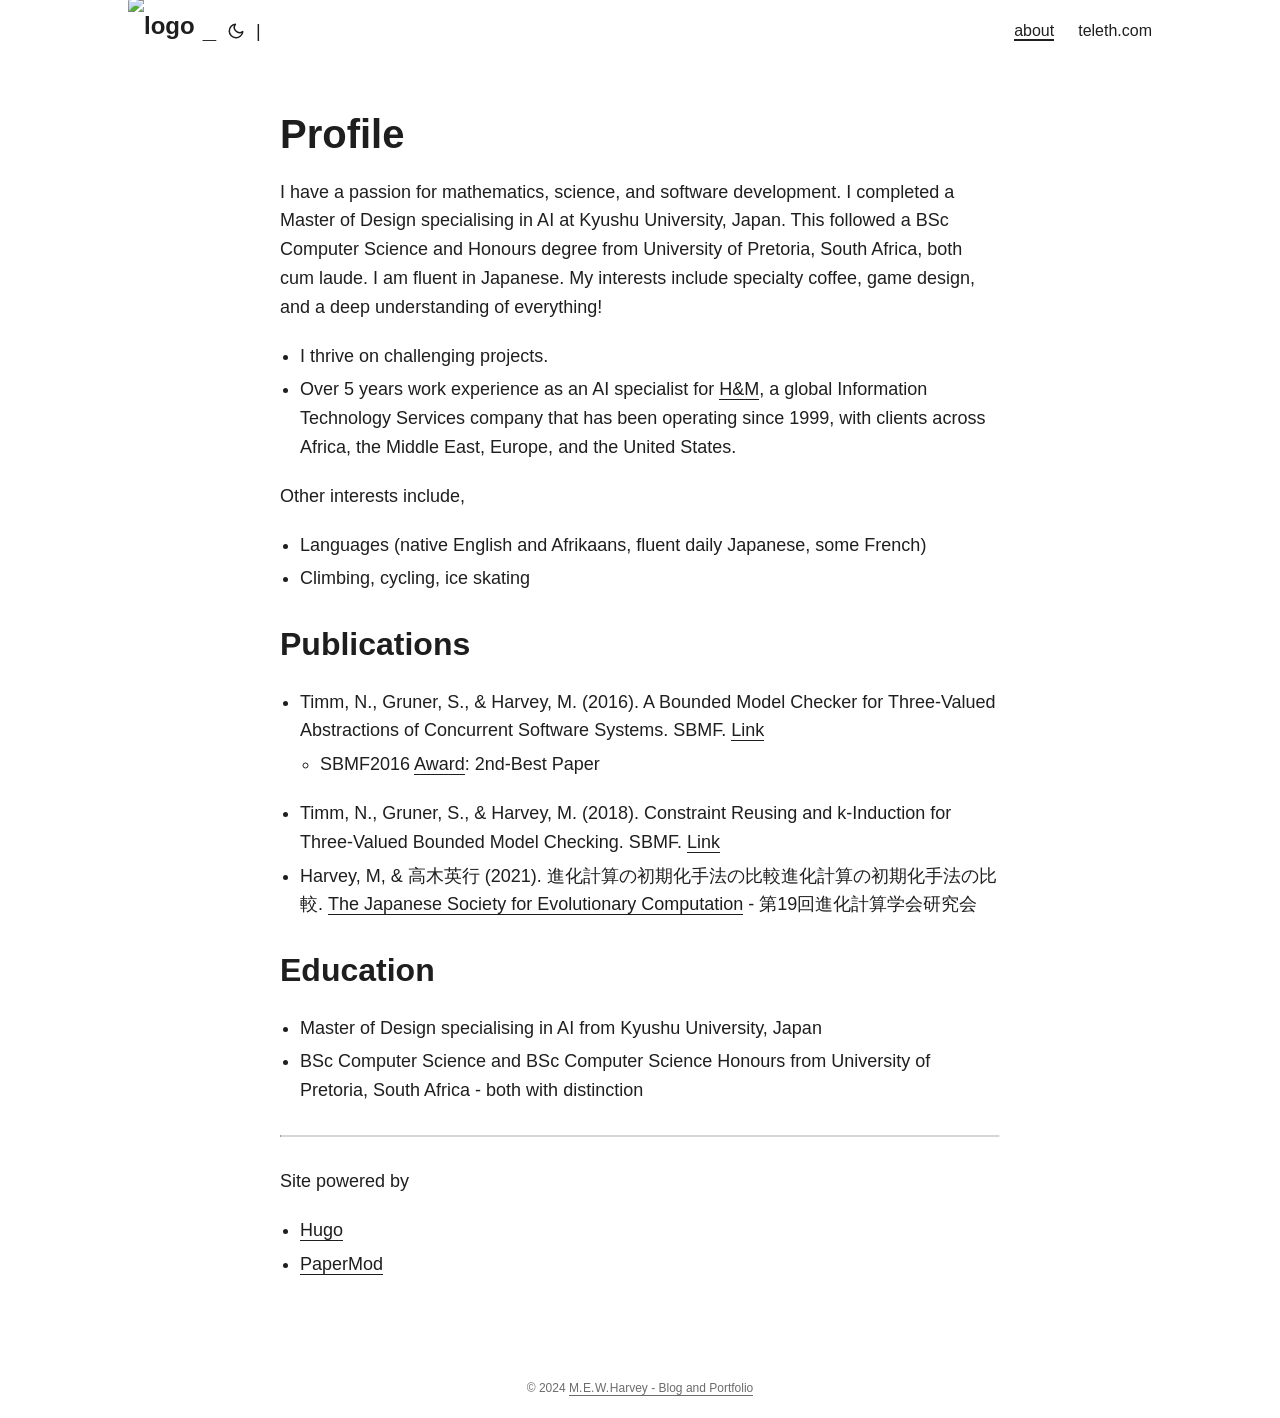
==== commit 3acc66a9: "deploy: 4af4e9fa238bbde52e7c5290faa543cf9017fa94" ====
--- a/about/index.html
+++ b/about/index.html
@@ -1,9 +1,10 @@
-<!doctype html><html lang=en dir=auto><head><meta charset=utf-8><meta http-equiv=x-ua-compatible content="IE=edge"><meta name=viewport content="width=device-width,initial-scale=1,shrink-to-fit=no"><meta name=robots content="index, follow"><title>Profile | M. E. W. Harvey - Blog and Portfolio</title><meta name=keywords content><meta name=description content="I have a passion for mathematics, science, and software development. I completed a Master of Design specialising in AI at Kyushu University, Japan. This followed a BSc Computer Science and Honours degree from University of Pretoria, South Africa, both cum laude. I am fluent in Japanese. My interests include specialty coffee, game design, and a deep understanding of everything!
+<!doctype html><html lang=en dir=auto><head><meta charset=utf-8><meta http-equiv=X-UA-Compatible content="IE=edge"><meta name=viewport content="width=device-width,initial-scale=1,shrink-to-fit=no"><meta name=robots content="index, follow"><title>Profile | M. E. W. Harvey - Blog and Portfolio</title>
+<meta name=keywords content><meta name=description content="I have a passion for mathematics, science, and software development. I completed a Master of Design specialising in AI at Kyushu University, Japan. This followed a BSc Computer Science and Honours degree from University of Pretoria, South Africa, both cum laude. I am fluent in Japanese. My interests include specialty coffee, game design, and a deep understanding of everything!
 I thrive on challenging projects.
-Over 5 years work experience as an AI specialist for H&amp;M, a global Information Technology Services company that has been operating since 1999, with clients across Africa, the Middle East, Europe, and the United States."><meta name=author content="Matthias Harvey"><link rel=canonical href=https://canonical.url/to/page><link crossorigin=anonymous href=/assets/css/stylesheet.min.c88963fe2d79462000fd0fb1b3737783c32855d340583e4523343f8735c787f0.css integrity="sha256-yIlj/i15RiAA/Q+xs3N3g8MoVdNAWD5FIzQ/hzXHh/A=" rel="preload stylesheet" as=style><link rel=preload href=favicon_io/apple-touch-icon.png as=image><script defer crossorigin=anonymous src=/assets/js/highlight.min.b95bacdc39e37a332a9f883b1e78be4abc1fdca2bc1f2641f55e3cd3dabd4d61.js integrity="sha256-uVus3DnjejMqn4g7Hni+Srwf3KK8HyZB9V4809q9TWE=" onload=hljs.initHighlightingOnLoad()></script>
-<link rel=icon href=https://mewh.io/favicon_io/favicon.ico><link rel=icon type=image/png sizes=16x16 href=https://mewh.io/favicon_io/favicon-16x16.png><link rel=icon type=image/png sizes=32x32 href=https://mewh.io/favicon_io/favicon-32x32.png><link rel=apple-touch-icon href=https://mewh.io/favicon_io/apple-touch-icon.png><link rel=mask-icon href=https://mewh.io/safari-pinned-tab.svg><meta name=theme-color content="#2e2e33"><meta name=msapplication-TileColor content="#2e2e33"><noscript><style>#theme-toggle,.top-link{display:none}</style><style>@media(prefers-color-scheme:dark){:root{--theme:rgb(29, 30, 32);--entry:rgb(46, 46, 51);--primary:rgb(218, 218, 219);--secondary:rgb(155, 156, 157);--tertiary:rgb(65, 66, 68);--content:rgb(196, 196, 197);--hljs-bg:rgb(46, 46, 51);--code-bg:rgb(55, 56, 62);--border:rgb(51, 51, 51)}.list{background:var(--theme)}.list:not(.dark)::-webkit-scrollbar-track{background:0 0}.list:not(.dark)::-webkit-scrollbar-thumb{border-color:var(--theme)}}</style></noscript><meta property="og:title" content="Profile"><meta property="og:description" content="I have a passion for mathematics, science, and software development. I completed a Master of Design specialising in AI at Kyushu University, Japan. This followed a BSc Computer Science and Honours degree from University of Pretoria, South Africa, both cum laude. I am fluent in Japanese. My interests include specialty coffee, game design, and a deep understanding of everything!
+Over 5 years work experience as an AI specialist for H&amp;M, a global Information Technology Services company that has been operating since 1999, with clients across Africa, the Middle East, Europe, and the United States."><meta name=author content="Matthias Harvey"><link rel=canonical href=https://canonical.url/to/page><link crossorigin=anonymous href=/assets/css/stylesheet.min.c88963fe2d79462000fd0fb1b3737783c32855d340583e4523343f8735c787f0.css integrity="sha256-yIlj/i15RiAA/Q+xs3N3g8MoVdNAWD5FIzQ/hzXHh/A=" rel="preload stylesheet" as=style><link rel=preload href=favicon_io/apple-touch-icon.png as=image><script defer crossorigin=anonymous src=/assets/js/highlight.min.2eadbb982468c11a433a3e291f01326f2ba43f065e256bf792dbd79640a92316.js integrity="sha256-Lq27mCRowRpDOj4pHwEybyukPwZeJWv3ktvXlkCpIxY=" onload=hljs.initHighlightingOnLoad()></script><link rel=icon href=https://mewh.io/favicon_io/favicon.ico><link rel=icon type=image/png sizes=16x16 href=https://mewh.io/favicon_io/favicon-16x16.png><link rel=icon type=image/png sizes=32x32 href=https://mewh.io/favicon_io/favicon-32x32.png><link rel=apple-touch-icon href=https://mewh.io/favicon_io/apple-touch-icon.png><link rel=mask-icon href=https://mewh.io/safari-pinned-tab.svg><meta name=theme-color content="#2e2e33"><meta name=msapplication-TileColor content="#2e2e33"><link rel=alternate hreflang=en href=https://mewh.io/about/><noscript><style>#theme-toggle,.top-link{display:none}</style><style>@media(prefers-color-scheme:dark){:root{--theme:rgb(29, 30, 32);--entry:rgb(46, 46, 51);--primary:rgb(218, 218, 219);--secondary:rgb(155, 156, 157);--tertiary:rgb(65, 66, 68);--content:rgb(196, 196, 197);--hljs-bg:rgb(46, 46, 51);--code-bg:rgb(55, 56, 62);--border:rgb(51, 51, 51)}.list{background:var(--theme)}.list:not(.dark)::-webkit-scrollbar-track{background:0 0}.list:not(.dark)::-webkit-scrollbar-thumb{border-color:var(--theme)}}</style></noscript><meta property="og:title" content="Profile"><meta property="og:description" content="I have a passion for mathematics, science, and software development. I completed a Master of Design specialising in AI at Kyushu University, Japan. This followed a BSc Computer Science and Honours degree from University of Pretoria, South Africa, both cum laude. I am fluent in Japanese. My interests include specialty coffee, game design, and a deep understanding of everything!
 I thrive on challenging projects.
 Over 5 years work experience as an AI specialist for H&amp;M, a global Information Technology Services company that has been operating since 1999, with clients across Africa, the Middle East, Europe, and the United States."><meta property="og:type" content="article"><meta property="og:url" content="https://mewh.io/about/"><meta property="og:image" content="https://mewh.io/%3Cimage%20path/url%3E"><meta property="article:section" content><meta property="article:published_time" content="2022-02-22T15:21:19+09:00"><meta property="article:modified_time" content="2022-02-22T15:21:19+09:00"><meta property="og:site_name" content="M.&amp;#8202;E.&amp;#8202;W.&amp;#8202;Harvey"><meta name=twitter:card content="summary_large_image"><meta name=twitter:image content="https://mewh.io/%3Cimage%20path/url%3E"><meta name=twitter:title content="Profile"><meta name=twitter:description content="I have a passion for mathematics, science, and software development. I completed a Master of Design specialising in AI at Kyushu University, Japan. This followed a BSc Computer Science and Honours degree from University of Pretoria, South Africa, both cum laude. I am fluent in Japanese. My interests include specialty coffee, game design, and a deep understanding of everything!
 I thrive on challenging projects.
 Over 5 years work experience as an AI specialist for H&amp;M, a global Information Technology Services company that has been operating since 1999, with clients across Africa, the Middle East, Europe, and the United States."><script type=application/ld+json>{"@context":"https://schema.org","@type":"BreadcrumbList","itemListElement":[{"@type":"ListItem","position":1,"name":"Profile","item":"https://mewh.io/about/"}]}</script><script type=application/ld+json>{"@context":"https://schema.org","@type":"BlogPosting","headline":"Profile","name":"Profile","description":"I have a passion for mathematics, science, and software development. I completed a Master of Design specialising in AI at Kyushu University, Japan. This followed a BSc Computer Science and Honours degree from University of Pretoria, South Africa, both cum laude. I am fluent in Japanese. My interests include specialty coffee, game design, and a deep understanding of everything!\nI thrive on challenging projects.\nOver 5 years work experience as an AI specialist for H\u0026amp;M, a global Information Technology Services company that has been operating since 1999, with clients across Africa, the Middle East, Europe, and the United States.","keywords":[],"articleBody":"I have a passion for mathematics, science, and software development. I completed a Master of Design specialising in AI at Kyushu University, Japan. This followed a BSc Computer Science and Honours degree from University of Pretoria, South Africa, both cum laude. I am fluent in Japanese. My interests include specialty coffee, game design, and a deep understanding of everything!\nI thrive on challenging projects.\nOver 5 years work experience as an AI specialist for H\u0026M, a global Information Technology Services company that has been operating since 1999, with clients across Africa, the Middle East, Europe, and the United States.\nOther interests include,\nLanguages (native English and Afrikaans, fluent daily Japanese, some French) Climbing, cycling, ice skating Publications Timm, N., Gruner, S., \u0026 Harvey, M. (2016). A Bounded Model Checker for Three-Valued Abstractions of Concurrent Software Systems. SBMF. Link SBMF2016 Award: 2nd-Best Paper Timm, N., Gruner, S., \u0026 Harvey, M. (2018). Constraint Reusing and k-Induction for Three-Valued Bounded Model Checking. SBMF. Link Harvey, M, \u0026 高木英行 (2021). 進化計算の初期化手法の比較進化計算の初期化手法の比較. The Japanese Society for Evolutionary Computation - 第19回進化計算学会研究会 Education Master of Design specialising in AI from Kyushu University, Japan BSc Computer Science and BSc Computer Science Honours from University of Pretoria, South Africa - both with distinction Site powered by\nHugo PaperMod ","wordCount":"209","inLanguage":"en","image":"https://mewh.io/%3Cimage%20path/url%3E","datePublished":"2022-02-22T15:21:19+09:00","dateModified":"2022-02-22T15:21:19+09:00","author":{"@type":"Person","name":"Matthias Harvey"},"mainEntityOfPage":{"@type":"WebPage","@id":"https://mewh.io/about/"},"publisher":{"@type":"Organization","name":"M. E. W. Harvey - Blog and Portfolio","logo":{"@type":"ImageObject","url":"https://mewh.io/favicon_io/favicon.ico"}}}</script></head><body id=top><script>localStorage.getItem("pref-theme")==="dark"?document.body.classList.add("dark"):localStorage.getItem("pref-theme")==="light"?document.body.classList.remove("dark"):window.matchMedia("(prefers-color-scheme: dark)").matches&&document.body.classList.add("dark")</script><header class=header><nav class=nav><div class=logo><a href=https://mewh.io/ accesskey=h title="_ (Alt + H)"><img src=https://mewh.io/favicon_io/apple-touch-icon.png alt=logo aria-label=logo height=35>_</a>
-<span class=logo-switches><button id=theme-toggle accesskey=t title="(Alt + T)"><svg id="moon" xmlns="http://www.w3.org/2000/svg" width="24" height="24" viewBox="0 0 24 24" fill="none" stroke="currentcolor" stroke-width="2" stroke-linecap="round" stroke-linejoin="round"><path d="M21 12.79A9 9 0 1111.21 3 7 7 0 0021 12.79z"/></svg><svg id="sun" xmlns="http://www.w3.org/2000/svg" width="24" height="24" viewBox="0 0 24 24" fill="none" stroke="currentcolor" stroke-width="2" stroke-linecap="round" stroke-linejoin="round"><circle cx="12" cy="12" r="5"/><line x1="12" y1="1" x2="12" y2="3"/><line x1="12" y1="21" x2="12" y2="23"/><line x1="4.22" y1="4.22" x2="5.64" y2="5.64"/><line x1="18.36" y1="18.36" x2="19.78" y2="19.78"/><line x1="1" y1="12" x2="3" y2="12"/><line x1="21" y1="12" x2="23" y2="12"/><line x1="4.22" y1="19.78" x2="5.64" y2="18.36"/><line x1="18.36" y1="5.64" x2="19.78" y2="4.22"/></svg></button></span></div><ul id=menu><li><a href=https://mewh.io/about/ title=about><span class=active>about</span></a></li><li><a href=https://teleth.com title=teleth.com><span>teleth.com</span></a></li></ul></nav></header><main class=main><article class=post-single><header class=post-header><h1 class=post-title>Profile</h1></header><div class=post-content><p>I have a passion for mathematics, science, and software development. I completed a Master of Design specialising in AI at Kyushu University, Japan. This followed a BSc Computer Science and Honours degree from University of Pretoria, South Africa, both cum laude. I am fluent in Japanese. My interests include specialty coffee, game design, and a deep understanding of everything!</p><ul><li><p>I thrive on challenging projects.</p></li><li><p>Over 5 years work experience as an AI specialist for <a href=https://docwize.com/>H&amp;M</a>, a global Information Technology Services company that has been operating since 1999, with clients across Africa, the Middle East, Europe, and the United States.</p></li></ul><p>Other interests include,</p><ul><li>Languages (native English and Afrikaans, fluent daily Japanese, some French)</li><li>Climbing, cycling, ice skating</li></ul><h2 id=publications>Publications<a hidden class=anchor aria-hidden=true href=#publications>#</a></h2><ul><li>Timm, N., Gruner, S., & Harvey, M. (2016). A Bounded Model Checker for Three-Valued Abstractions of Concurrent Software Systems. SBMF. <a href=https://www.researchgate.net/publication/310049313_A_Bounded_Model_Checker_for_Three-Valued_Abstractions_of_Concurrent_Software_Systems>Link</a><ul><li>SBMF2016 <a href=https://www.researchgate.net/publication/310806814_SBMF2016_Award_2nd-Best_Paper>Award</a>: 2nd-Best Paper</li></ul></li><li>Timm, N., Gruner, S., & Harvey, M. (2018). Constraint Reusing and k-Induction for Three-Valued Bounded Model Checking. SBMF. <a href=https://www.researchgate.net/publication/328470272_Constraint_Reusing_and_k-Induction_for_Three-Valued_Bounded_Model_Checking>Link</a></li><li>Harvey, M, & 高木英行 (2021). 進化計算の初期化手法の比較進化計算の初期化手法の比較. <a href=http://www.jpnsec.org/symposium202101.html>The Japanese Society for Evolutionary Computation</a> - 第19回進化計算学会研究会</li></ul><h2 id=education>Education<a hidden class=anchor aria-hidden=true href=#education>#</a></h2><ul><li>Master of Design specialising in AI from Kyushu University, Japan</li><li>BSc Computer Science and BSc Computer Science Honours from University of Pretoria, South Africa - both with distinction</li></ul><hr><p>Site powered by</p><ul><li><a href=https://gohugo.io/>Hugo</a></li><li><a href=https://git.io/hugopapermod>PaperMod</a></li></ul></div><footer class=post-footer></footer></article></main><footer class=footer><span>&copy; 2023 <a href=https://mewh.io/>M. E. W. Harvey - Blog and Portfolio</a></span></footer><a href=#top aria-label="go to top" title="Go to Top (Alt + G)" class=top-link id=top-link accesskey=g><svg xmlns="http://www.w3.org/2000/svg" viewBox="0 0 12 6" fill="currentcolor"><path d="M12 6H0l6-6z"/></svg></a><script>let menu=document.getElementById("menu");menu&&(menu.scrollLeft=localStorage.getItem("menu-scroll-position"),menu.onscroll=function(){localStorage.setItem("menu-scroll-position",menu.scrollLeft)}),document.querySelectorAll('a[href^="#"]').forEach(e=>{e.addEventListener("click",function(e){e.preventDefault();var t=this.getAttribute("href").substr(1);window.matchMedia("(prefers-reduced-motion: reduce)").matches?document.querySelector(`[id='${decodeURIComponent(t)}']`).scrollIntoView():document.querySelector(`[id='${decodeURIComponent(t)}']`).scrollIntoView({behavior:"smooth"}),t==="top"?history.replaceState(null,null," "):history.pushState(null,null,`#${t}`)})})</script><script>var mybutton=document.getElementById("top-link");window.onscroll=function(){document.body.scrollTop>800||document.documentElement.scrollTop>800?(mybutton.style.visibility="visible",mybutton.style.opacity="1"):(mybutton.style.visibility="hidden",mybutton.style.opacity="0")}</script><script>document.getElementById("theme-toggle").addEventListener("click",()=>{document.body.className.includes("dark")?(document.body.classList.remove("dark"),localStorage.setItem("pref-theme","light")):(document.body.classList.add("dark"),localStorage.setItem("pref-theme","dark"))})</script></body></html>+<span class=logo-switches><button id=theme-toggle accesskey=t title="(Alt + T)"><svg id="moon" xmlns="http://www.w3.org/2000/svg" width="24" height="24" viewBox="0 0 24 24" fill="none" stroke="currentcolor" stroke-width="2" stroke-linecap="round" stroke-linejoin="round"><path d="M21 12.79A9 9 0 1111.21 3 7 7 0 0021 12.79z"/></svg><svg id="sun" xmlns="http://www.w3.org/2000/svg" width="24" height="24" viewBox="0 0 24 24" fill="none" stroke="currentcolor" stroke-width="2" stroke-linecap="round" stroke-linejoin="round"><circle cx="12" cy="12" r="5"/><line x1="12" y1="1" x2="12" y2="3"/><line x1="12" y1="21" x2="12" y2="23"/><line x1="4.22" y1="4.22" x2="5.64" y2="5.64"/><line x1="18.36" y1="18.36" x2="19.78" y2="19.78"/><line x1="1" y1="12" x2="3" y2="12"/><line x1="21" y1="12" x2="23" y2="12"/><line x1="4.22" y1="19.78" x2="5.64" y2="18.36"/><line x1="18.36" y1="5.64" x2="19.78" y2="4.22"/></svg></button><ul class=lang-switch><li>|</li></ul></span></div><ul id=menu><li><a href=https://mewh.io/about/ title=about><span class=active>about</span></a></li><li><a href=https://teleth.com title=teleth.com><span>teleth.com</span></a></li></ul></nav></header><main class=main><article class=post-single><header class=post-header><h1 class=post-title>Profile</h1></header><div class=post-content><p>I have a passion for mathematics, science, and software development. I completed a Master of Design specialising in AI at Kyushu University, Japan. This followed a BSc Computer Science and Honours degree from University of Pretoria, South Africa, both cum laude. I am fluent in Japanese. My interests include specialty coffee, game design, and a deep understanding of everything!</p><ul><li><p>I thrive on challenging projects.</p></li><li><p>Over 5 years work experience as an AI specialist for <a href=https://docwize.com/>H&amp;M</a>, a global Information Technology Services company that has been operating since 1999, with clients across Africa, the Middle East, Europe, and the United States.</p></li></ul><p>Other interests include,</p><ul><li>Languages (native English and Afrikaans, fluent daily Japanese, some French)</li><li>Climbing, cycling, ice skating</li></ul><h2 id=publications>Publications<a hidden class=anchor aria-hidden=true href=#publications>#</a></h2><ul><li>Timm, N., Gruner, S., & Harvey, M. (2016). A Bounded Model Checker for Three-Valued Abstractions of Concurrent Software Systems. SBMF. <a href=https://www.researchgate.net/publication/310049313_A_Bounded_Model_Checker_for_Three-Valued_Abstractions_of_Concurrent_Software_Systems>Link</a><ul><li>SBMF2016 <a href=https://www.researchgate.net/publication/310806814_SBMF2016_Award_2nd-Best_Paper>Award</a>: 2nd-Best Paper</li></ul></li><li>Timm, N., Gruner, S., & Harvey, M. (2018). Constraint Reusing and k-Induction for Three-Valued Bounded Model Checking. SBMF. <a href=https://www.researchgate.net/publication/328470272_Constraint_Reusing_and_k-Induction_for_Three-Valued_Bounded_Model_Checking>Link</a></li><li>Harvey, M, & 高木英行 (2021). 進化計算の初期化手法の比較進化計算の初期化手法の比較. <a href=http://www.jpnsec.org/symposium202101.html>The Japanese Society for Evolutionary Computation</a> - 第19回進化計算学会研究会</li></ul><h2 id=education>Education<a hidden class=anchor aria-hidden=true href=#education>#</a></h2><ul><li>Master of Design specialising in AI from Kyushu University, Japan</li><li>BSc Computer Science and BSc Computer Science Honours from University of Pretoria, South Africa - both with distinction</li></ul><hr><p>Site powered by</p><ul><li><a href=https://gohugo.io/>Hugo</a></li><li><a href=https://git.io/hugopapermod>PaperMod</a></li></ul></div><footer class=post-footer></footer></article></main><footer class=footer><span>&copy; 2024 <a href=https://mewh.io/>M. E. W. Harvey - Blog and Portfolio</a></span></footer><a href=#top aria-label="go to top" title="Go to Top (Alt + G)" class=top-link id=top-link accesskey=g><svg xmlns="http://www.w3.org/2000/svg" viewBox="0 0 12 6" fill="currentcolor"><path d="M12 6H0l6-6z"/></svg>
+</a><script>let menu=document.getElementById("menu");menu&&(menu.scrollLeft=localStorage.getItem("menu-scroll-position"),menu.onscroll=function(){localStorage.setItem("menu-scroll-position",menu.scrollLeft)}),document.querySelectorAll('a[href^="#"]').forEach(e=>{e.addEventListener("click",function(e){e.preventDefault();var t=this.getAttribute("href").substr(1);window.matchMedia("(prefers-reduced-motion: reduce)").matches?document.querySelector(`[id='${decodeURIComponent(t)}']`).scrollIntoView():document.querySelector(`[id='${decodeURIComponent(t)}']`).scrollIntoView({behavior:"smooth"}),t==="top"?history.replaceState(null,null," "):history.pushState(null,null,`#${t}`)})})</script><script>var mybutton=document.getElementById("top-link");window.onscroll=function(){document.body.scrollTop>800||document.documentElement.scrollTop>800?(mybutton.style.visibility="visible",mybutton.style.opacity="1"):(mybutton.style.visibility="hidden",mybutton.style.opacity="0")}</script><script>document.getElementById("theme-toggle").addEventListener("click",()=>{document.body.className.includes("dark")?(document.body.classList.remove("dark"),localStorage.setItem("pref-theme","light")):(document.body.classList.add("dark"),localStorage.setItem("pref-theme","dark"))})</script></body></html>
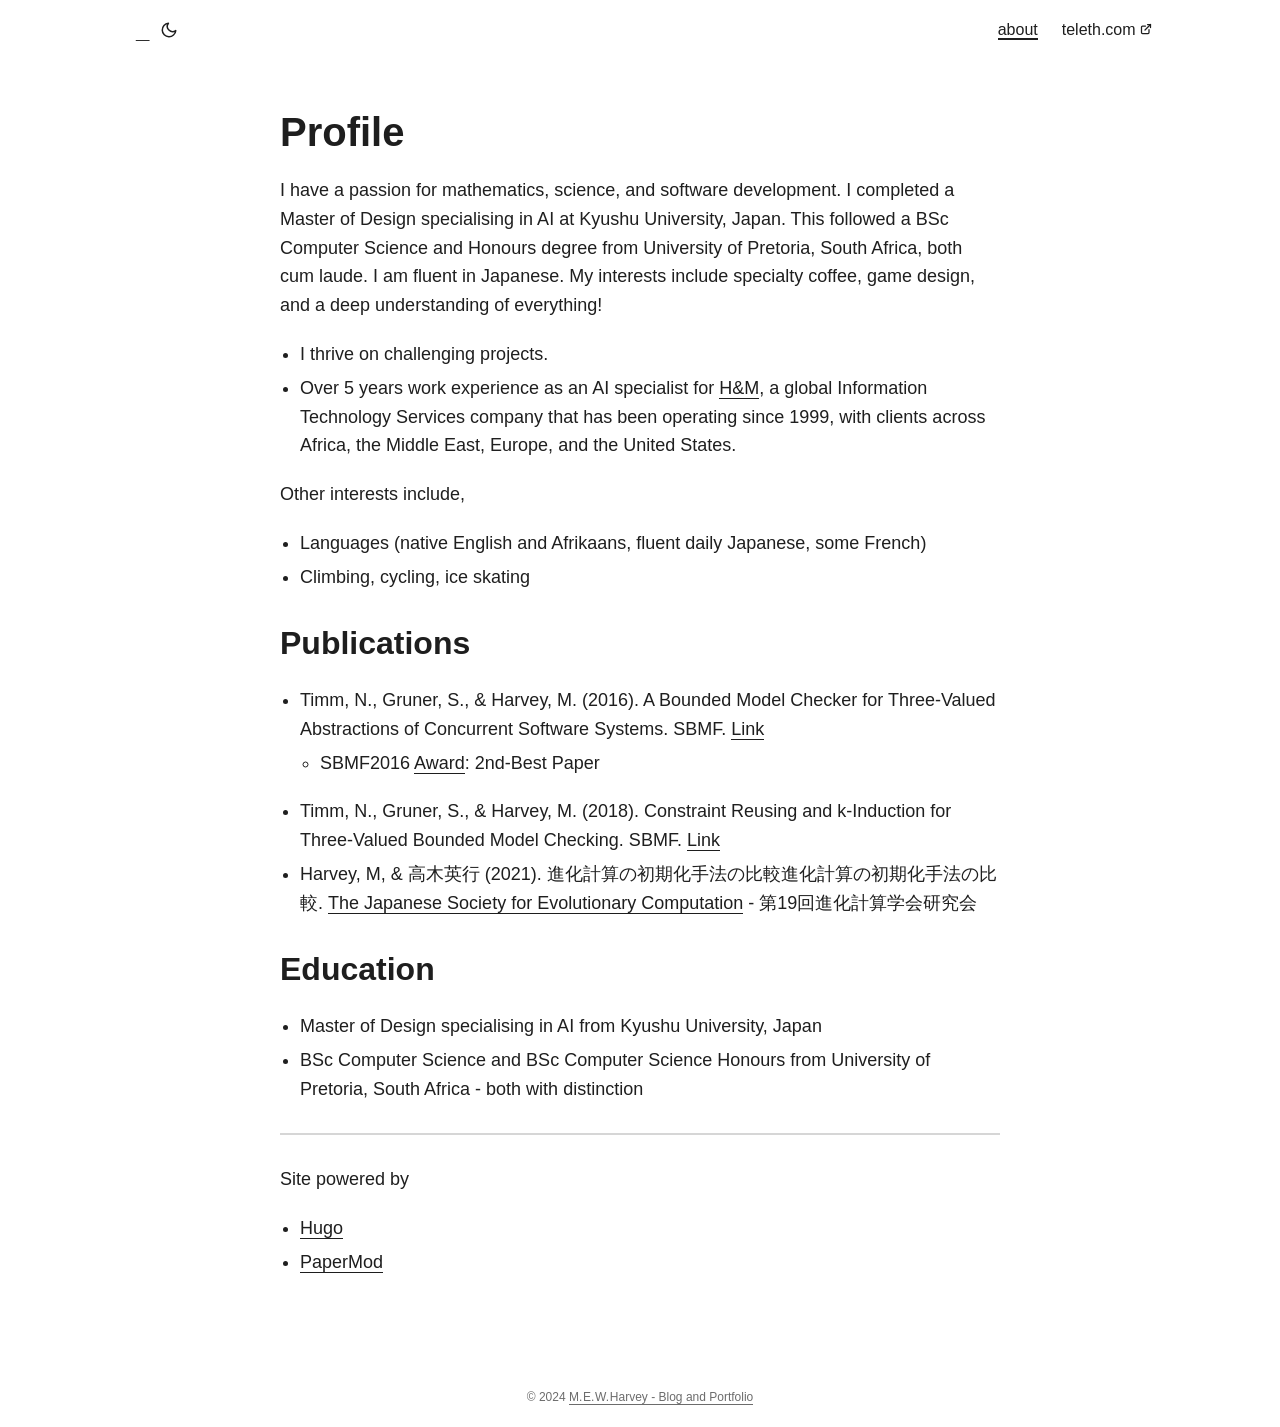
==== commit 1de0160d: "deploy: 226767fb9fade5af156fd1386eb72221acbb7682" ====
--- a/about/index.html
+++ b/about/index.html
@@ -1,10 +1,9 @@
 <!doctype html><html lang=en dir=auto><head><meta charset=utf-8><meta http-equiv=X-UA-Compatible content="IE=edge"><meta name=viewport content="width=device-width,initial-scale=1,shrink-to-fit=no"><meta name=robots content="index, follow"><title>Profile | M. E. W. Harvey - Blog and Portfolio</title>
 <meta name=keywords content><meta name=description content="I have a passion for mathematics, science, and software development. I completed a Master of Design specialising in AI at Kyushu University, Japan. This followed a BSc Computer Science and Honours degree from University of Pretoria, South Africa, both cum laude. I am fluent in Japanese. My interests include specialty coffee, game design, and a deep understanding of everything!
 I thrive on challenging projects.
-Over 5 years work experience as an AI specialist for H&amp;M, a global Information Technology Services company that has been operating since 1999, with clients across Africa, the Middle East, Europe, and the United States."><meta name=author content="Matthias Harvey"><link rel=canonical href=https://canonical.url/to/page><link crossorigin=anonymous href=/assets/css/stylesheet.min.c88963fe2d79462000fd0fb1b3737783c32855d340583e4523343f8735c787f0.css integrity="sha256-yIlj/i15RiAA/Q+xs3N3g8MoVdNAWD5FIzQ/hzXHh/A=" rel="preload stylesheet" as=style><link rel=preload href=favicon_io/apple-touch-icon.png as=image><script defer crossorigin=anonymous src=/assets/js/highlight.min.2eadbb982468c11a433a3e291f01326f2ba43f065e256bf792dbd79640a92316.js integrity="sha256-Lq27mCRowRpDOj4pHwEybyukPwZeJWv3ktvXlkCpIxY=" onload=hljs.initHighlightingOnLoad()></script><link rel=icon href=https://mewh.io/favicon_io/favicon.ico><link rel=icon type=image/png sizes=16x16 href=https://mewh.io/favicon_io/favicon-16x16.png><link rel=icon type=image/png sizes=32x32 href=https://mewh.io/favicon_io/favicon-32x32.png><link rel=apple-touch-icon href=https://mewh.io/favicon_io/apple-touch-icon.png><link rel=mask-icon href=https://mewh.io/safari-pinned-tab.svg><meta name=theme-color content="#2e2e33"><meta name=msapplication-TileColor content="#2e2e33"><link rel=alternate hreflang=en href=https://mewh.io/about/><noscript><style>#theme-toggle,.top-link{display:none}</style><style>@media(prefers-color-scheme:dark){:root{--theme:rgb(29, 30, 32);--entry:rgb(46, 46, 51);--primary:rgb(218, 218, 219);--secondary:rgb(155, 156, 157);--tertiary:rgb(65, 66, 68);--content:rgb(196, 196, 197);--hljs-bg:rgb(46, 46, 51);--code-bg:rgb(55, 56, 62);--border:rgb(51, 51, 51)}.list{background:var(--theme)}.list:not(.dark)::-webkit-scrollbar-track{background:0 0}.list:not(.dark)::-webkit-scrollbar-thumb{border-color:var(--theme)}}</style></noscript><meta property="og:title" content="Profile"><meta property="og:description" content="I have a passion for mathematics, science, and software development. I completed a Master of Design specialising in AI at Kyushu University, Japan. This followed a BSc Computer Science and Honours degree from University of Pretoria, South Africa, both cum laude. I am fluent in Japanese. My interests include specialty coffee, game design, and a deep understanding of everything!
+Over 5 years work experience as an AI specialist for H&amp;M, a global Information Technology Services company that has been operating since 1999, with clients across Africa, the Middle East, Europe, and the United States."><meta name=author content="Matthias Harvey"><link rel=canonical href=https://canonical.url/to/page><link crossorigin=anonymous href=/assets/css/stylesheet.b609c58d5c11bb90b1a54e04005d74ad1ddf22165eb79f5533967e57df9c3b50.css integrity="sha256-tgnFjVwRu5CxpU4EAF10rR3fIhZet59VM5Z+V9+cO1A=" rel="preload stylesheet" as=style><link rel=icon href=https://mewh.io/favicon_io/favicon.ico><link rel=icon type=image/png sizes=16x16 href=https://mewh.io/favicon_io/favicon-16x16.png><link rel=icon type=image/png sizes=32x32 href=https://mewh.io/favicon_io/favicon-32x32.png><link rel=apple-touch-icon href=https://mewh.io/favicon_io/apple-touch-icon.png><link rel=mask-icon href=https://mewh.io/safari-pinned-tab.svg><meta name=theme-color content="#2e2e33"><meta name=msapplication-TileColor content="#2e2e33"><link rel=alternate hreflang=en href=https://mewh.io/about/><noscript><style>#theme-toggle,.top-link{display:none}</style><style>@media(prefers-color-scheme:dark){:root{--theme:rgb(29, 30, 32);--entry:rgb(46, 46, 51);--primary:rgb(218, 218, 219);--secondary:rgb(155, 156, 157);--tertiary:rgb(65, 66, 68);--content:rgb(196, 196, 197);--code-block-bg:rgb(46, 46, 51);--code-bg:rgb(55, 56, 62);--border:rgb(51, 51, 51)}.list{background:var(--theme)}.list:not(.dark)::-webkit-scrollbar-track{background:0 0}.list:not(.dark)::-webkit-scrollbar-thumb{border-color:var(--theme)}}</style></noscript><meta property="og:title" content="Profile"><meta property="og:description" content="I have a passion for mathematics, science, and software development. I completed a Master of Design specialising in AI at Kyushu University, Japan. This followed a BSc Computer Science and Honours degree from University of Pretoria, South Africa, both cum laude. I am fluent in Japanese. My interests include specialty coffee, game design, and a deep understanding of everything!
 I thrive on challenging projects.
 Over 5 years work experience as an AI specialist for H&amp;M, a global Information Technology Services company that has been operating since 1999, with clients across Africa, the Middle East, Europe, and the United States."><meta property="og:type" content="article"><meta property="og:url" content="https://mewh.io/about/"><meta property="og:image" content="https://mewh.io/%3Cimage%20path/url%3E"><meta property="article:section" content><meta property="article:published_time" content="2022-02-22T15:21:19+09:00"><meta property="article:modified_time" content="2022-02-22T15:21:19+09:00"><meta property="og:site_name" content="M.&amp;#8202;E.&amp;#8202;W.&amp;#8202;Harvey"><meta name=twitter:card content="summary_large_image"><meta name=twitter:image content="https://mewh.io/%3Cimage%20path/url%3E"><meta name=twitter:title content="Profile"><meta name=twitter:description content="I have a passion for mathematics, science, and software development. I completed a Master of Design specialising in AI at Kyushu University, Japan. This followed a BSc Computer Science and Honours degree from University of Pretoria, South Africa, both cum laude. I am fluent in Japanese. My interests include specialty coffee, game design, and a deep understanding of everything!
 I thrive on challenging projects.
-Over 5 years work experience as an AI specialist for H&amp;M, a global Information Technology Services company that has been operating since 1999, with clients across Africa, the Middle East, Europe, and the United States."><script type=application/ld+json>{"@context":"https://schema.org","@type":"BreadcrumbList","itemListElement":[{"@type":"ListItem","position":1,"name":"Profile","item":"https://mewh.io/about/"}]}</script><script type=application/ld+json>{"@context":"https://schema.org","@type":"BlogPosting","headline":"Profile","name":"Profile","description":"I have a passion for mathematics, science, and software development. I completed a Master of Design specialising in AI at Kyushu University, Japan. This followed a BSc Computer Science and Honours degree from University of Pretoria, South Africa, both cum laude. I am fluent in Japanese. My interests include specialty coffee, game design, and a deep understanding of everything!\nI thrive on challenging projects.\nOver 5 years work experience as an AI specialist for H\u0026amp;M, a global Information Technology Services company that has been operating since 1999, with clients across Africa, the Middle East, Europe, and the United States.","keywords":[],"articleBody":"I have a passion for mathematics, science, and software development. I completed a Master of Design specialising in AI at Kyushu University, Japan. This followed a BSc Computer Science and Honours degree from University of Pretoria, South Africa, both cum laude. I am fluent in Japanese. My interests include specialty coffee, game design, and a deep understanding of everything!\nI thrive on challenging projects.\nOver 5 years work experience as an AI specialist for H\u0026M, a global Information Technology Services company that has been operating since 1999, with clients across Africa, the Middle East, Europe, and the United States.\nOther interests include,\nLanguages (native English and Afrikaans, fluent daily Japanese, some French) Climbing, cycling, ice skating Publications Timm, N., Gruner, S., \u0026 Harvey, M. (2016). A Bounded Model Checker for Three-Valued Abstractions of Concurrent Software Systems. SBMF. Link SBMF2016 Award: 2nd-Best Paper Timm, N., Gruner, S., \u0026 Harvey, M. (2018). Constraint Reusing and k-Induction for Three-Valued Bounded Model Checking. SBMF. Link Harvey, M, \u0026 高木英行 (2021). 進化計算の初期化手法の比較進化計算の初期化手法の比較. The Japanese Society for Evolutionary Computation - 第19回進化計算学会研究会 Education Master of Design specialising in AI from Kyushu University, Japan BSc Computer Science and BSc Computer Science Honours from University of Pretoria, South Africa - both with distinction Site powered by\nHugo PaperMod ","wordCount":"209","inLanguage":"en","image":"https://mewh.io/%3Cimage%20path/url%3E","datePublished":"2022-02-22T15:21:19+09:00","dateModified":"2022-02-22T15:21:19+09:00","author":{"@type":"Person","name":"Matthias Harvey"},"mainEntityOfPage":{"@type":"WebPage","@id":"https://mewh.io/about/"},"publisher":{"@type":"Organization","name":"M. E. W. Harvey - Blog and Portfolio","logo":{"@type":"ImageObject","url":"https://mewh.io/favicon_io/favicon.ico"}}}</script></head><body id=top><script>localStorage.getItem("pref-theme")==="dark"?document.body.classList.add("dark"):localStorage.getItem("pref-theme")==="light"?document.body.classList.remove("dark"):window.matchMedia("(prefers-color-scheme: dark)").matches&&document.body.classList.add("dark")</script><header class=header><nav class=nav><div class=logo><a href=https://mewh.io/ accesskey=h title="_ (Alt + H)"><img src=https://mewh.io/favicon_io/apple-touch-icon.png alt=logo aria-label=logo height=35>_</a>
-<span class=logo-switches><button id=theme-toggle accesskey=t title="(Alt + T)"><svg id="moon" xmlns="http://www.w3.org/2000/svg" width="24" height="24" viewBox="0 0 24 24" fill="none" stroke="currentcolor" stroke-width="2" stroke-linecap="round" stroke-linejoin="round"><path d="M21 12.79A9 9 0 1111.21 3 7 7 0 0021 12.79z"/></svg><svg id="sun" xmlns="http://www.w3.org/2000/svg" width="24" height="24" viewBox="0 0 24 24" fill="none" stroke="currentcolor" stroke-width="2" stroke-linecap="round" stroke-linejoin="round"><circle cx="12" cy="12" r="5"/><line x1="12" y1="1" x2="12" y2="3"/><line x1="12" y1="21" x2="12" y2="23"/><line x1="4.22" y1="4.22" x2="5.64" y2="5.64"/><line x1="18.36" y1="18.36" x2="19.78" y2="19.78"/><line x1="1" y1="12" x2="3" y2="12"/><line x1="21" y1="12" x2="23" y2="12"/><line x1="4.22" y1="19.78" x2="5.64" y2="18.36"/><line x1="18.36" y1="5.64" x2="19.78" y2="4.22"/></svg></button><ul class=lang-switch><li>|</li></ul></span></div><ul id=menu><li><a href=https://mewh.io/about/ title=about><span class=active>about</span></a></li><li><a href=https://teleth.com title=teleth.com><span>teleth.com</span></a></li></ul></nav></header><main class=main><article class=post-single><header class=post-header><h1 class=post-title>Profile</h1></header><div class=post-content><p>I have a passion for mathematics, science, and software development. I completed a Master of Design specialising in AI at Kyushu University, Japan. This followed a BSc Computer Science and Honours degree from University of Pretoria, South Africa, both cum laude. I am fluent in Japanese. My interests include specialty coffee, game design, and a deep understanding of everything!</p><ul><li><p>I thrive on challenging projects.</p></li><li><p>Over 5 years work experience as an AI specialist for <a href=https://docwize.com/>H&amp;M</a>, a global Information Technology Services company that has been operating since 1999, with clients across Africa, the Middle East, Europe, and the United States.</p></li></ul><p>Other interests include,</p><ul><li>Languages (native English and Afrikaans, fluent daily Japanese, some French)</li><li>Climbing, cycling, ice skating</li></ul><h2 id=publications>Publications<a hidden class=anchor aria-hidden=true href=#publications>#</a></h2><ul><li>Timm, N., Gruner, S., & Harvey, M. (2016). A Bounded Model Checker for Three-Valued Abstractions of Concurrent Software Systems. SBMF. <a href=https://www.researchgate.net/publication/310049313_A_Bounded_Model_Checker_for_Three-Valued_Abstractions_of_Concurrent_Software_Systems>Link</a><ul><li>SBMF2016 <a href=https://www.researchgate.net/publication/310806814_SBMF2016_Award_2nd-Best_Paper>Award</a>: 2nd-Best Paper</li></ul></li><li>Timm, N., Gruner, S., & Harvey, M. (2018). Constraint Reusing and k-Induction for Three-Valued Bounded Model Checking. SBMF. <a href=https://www.researchgate.net/publication/328470272_Constraint_Reusing_and_k-Induction_for_Three-Valued_Bounded_Model_Checking>Link</a></li><li>Harvey, M, & 高木英行 (2021). 進化計算の初期化手法の比較進化計算の初期化手法の比較. <a href=http://www.jpnsec.org/symposium202101.html>The Japanese Society for Evolutionary Computation</a> - 第19回進化計算学会研究会</li></ul><h2 id=education>Education<a hidden class=anchor aria-hidden=true href=#education>#</a></h2><ul><li>Master of Design specialising in AI from Kyushu University, Japan</li><li>BSc Computer Science and BSc Computer Science Honours from University of Pretoria, South Africa - both with distinction</li></ul><hr><p>Site powered by</p><ul><li><a href=https://gohugo.io/>Hugo</a></li><li><a href=https://git.io/hugopapermod>PaperMod</a></li></ul></div><footer class=post-footer></footer></article></main><footer class=footer><span>&copy; 2024 <a href=https://mewh.io/>M. E. W. Harvey - Blog and Portfolio</a></span></footer><a href=#top aria-label="go to top" title="Go to Top (Alt + G)" class=top-link id=top-link accesskey=g><svg xmlns="http://www.w3.org/2000/svg" viewBox="0 0 12 6" fill="currentcolor"><path d="M12 6H0l6-6z"/></svg>
+Over 5 years work experience as an AI specialist for H&amp;M, a global Information Technology Services company that has been operating since 1999, with clients across Africa, the Middle East, Europe, and the United States."><script type=application/ld+json>{"@context":"https://schema.org","@type":"BreadcrumbList","itemListElement":[{"@type":"ListItem","position":1,"name":"Profile","item":"https://mewh.io/about/"}]}</script><script type=application/ld+json>{"@context":"https://schema.org","@type":"BlogPosting","headline":"Profile","name":"Profile","description":"I have a passion for mathematics, science, and software development. I completed a Master of Design specialising in AI at Kyushu University, Japan. This followed a BSc Computer Science and Honours degree from University of Pretoria, South Africa, both cum laude. I am fluent in Japanese. My interests include specialty coffee, game design, and a deep understanding of everything!\nI thrive on challenging projects.\nOver 5 years work experience as an AI specialist for H\u0026amp;M, a global Information Technology Services company that has been operating since 1999, with clients across Africa, the Middle East, Europe, and the United States.","keywords":[],"articleBody":"I have a passion for mathematics, science, and software development. I completed a Master of Design specialising in AI at Kyushu University, Japan. This followed a BSc Computer Science and Honours degree from University of Pretoria, South Africa, both cum laude. I am fluent in Japanese. My interests include specialty coffee, game design, and a deep understanding of everything!\nI thrive on challenging projects.\nOver 5 years work experience as an AI specialist for H\u0026M, a global Information Technology Services company that has been operating since 1999, with clients across Africa, the Middle East, Europe, and the United States.\nOther interests include,\nLanguages (native English and Afrikaans, fluent daily Japanese, some French) Climbing, cycling, ice skating Publications Timm, N., Gruner, S., \u0026 Harvey, M. (2016). A Bounded Model Checker for Three-Valued Abstractions of Concurrent Software Systems. SBMF. Link SBMF2016 Award: 2nd-Best Paper Timm, N., Gruner, S., \u0026 Harvey, M. (2018). Constraint Reusing and k-Induction for Three-Valued Bounded Model Checking. SBMF. Link Harvey, M, \u0026 高木英行 (2021). 進化計算の初期化手法の比較進化計算の初期化手法の比較. The Japanese Society for Evolutionary Computation - 第19回進化計算学会研究会 Education Master of Design specialising in AI from Kyushu University, Japan BSc Computer Science and BSc Computer Science Honours from University of Pretoria, South Africa - both with distinction Site powered by\nHugo PaperMod ","wordCount":"209","inLanguage":"en","image":"https://mewh.io/%3Cimage%20path/url%3E","datePublished":"2022-02-22T15:21:19+09:00","dateModified":"2022-02-22T15:21:19+09:00","author":{"@type":"Person","name":"Matthias Harvey"},"mainEntityOfPage":{"@type":"WebPage","@id":"https://mewh.io/about/"},"publisher":{"@type":"Organization","name":"M. E. W. Harvey - Blog and Portfolio","logo":{"@type":"ImageObject","url":"https://mewh.io/favicon_io/favicon.ico"}}}</script></head><body id=top><script>localStorage.getItem("pref-theme")==="dark"?document.body.classList.add("dark"):localStorage.getItem("pref-theme")==="light"?document.body.classList.remove("dark"):window.matchMedia("(prefers-color-scheme: dark)").matches&&document.body.classList.add("dark")</script><header class=header><nav class=nav><div class=logo><a href=https://mewh.io/ accesskey=h title="_ (Alt + H)"><img src=https://mewh.io/favicon_io/apple-touch-icon.png alt aria-label=logo height=35>_</a><div class=logo-switches><button id=theme-toggle accesskey=t title="(Alt + T)"><svg id="moon" xmlns="http://www.w3.org/2000/svg" width="24" height="18" viewBox="0 0 24 24" fill="none" stroke="currentcolor" stroke-width="2" stroke-linecap="round" stroke-linejoin="round"><path d="M21 12.79A9 9 0 1111.21 3 7 7 0 0021 12.79z"/></svg><svg id="sun" xmlns="http://www.w3.org/2000/svg" width="24" height="18" viewBox="0 0 24 24" fill="none" stroke="currentcolor" stroke-width="2" stroke-linecap="round" stroke-linejoin="round"><circle cx="12" cy="12" r="5"/><line x1="12" y1="1" x2="12" y2="3"/><line x1="12" y1="21" x2="12" y2="23"/><line x1="4.22" y1="4.22" x2="5.64" y2="5.64"/><line x1="18.36" y1="18.36" x2="19.78" y2="19.78"/><line x1="1" y1="12" x2="3" y2="12"/><line x1="21" y1="12" x2="23" y2="12"/><line x1="4.22" y1="19.78" x2="5.64" y2="18.36"/><line x1="18.36" y1="5.64" x2="19.78" y2="4.22"/></svg></button></div></div><ul id=menu><li><a href=https://mewh.io/about/ title=about><span class=active>about</span></a></li><li><a href=https://teleth.com title=teleth.com><span>teleth.com</span>&nbsp;<svg fill="none" shape-rendering="geometricPrecision" stroke="currentcolor" stroke-linecap="round" stroke-linejoin="round" stroke-width="2.5" viewBox="0 0 24 24" height="12" width="12"><path d="M18 13v6a2 2 0 01-2 2H5a2 2 0 01-2-2V8a2 2 0 012-2h6"/><path d="M15 3h6v6"/><path d="M10 14 21 3"/></svg></a></li></ul></nav></header><main class=main><article class=post-single><header class=post-header><h1 class="post-title entry-hint-parent">Profile</h1></header><div class=post-content><p>I have a passion for mathematics, science, and software development. I completed a Master of Design specialising in AI at Kyushu University, Japan. This followed a BSc Computer Science and Honours degree from University of Pretoria, South Africa, both cum laude. I am fluent in Japanese. My interests include specialty coffee, game design, and a deep understanding of everything!</p><ul><li><p>I thrive on challenging projects.</p></li><li><p>Over 5 years work experience as an AI specialist for <a href=https://docwize.com/>H&amp;M</a>, a global Information Technology Services company that has been operating since 1999, with clients across Africa, the Middle East, Europe, and the United States.</p></li></ul><p>Other interests include,</p><ul><li>Languages (native English and Afrikaans, fluent daily Japanese, some French)</li><li>Climbing, cycling, ice skating</li></ul><h2 id=publications>Publications<a hidden class=anchor aria-hidden=true href=#publications>#</a></h2><ul><li>Timm, N., Gruner, S., & Harvey, M. (2016). A Bounded Model Checker for Three-Valued Abstractions of Concurrent Software Systems. SBMF. <a href=https://www.researchgate.net/publication/310049313_A_Bounded_Model_Checker_for_Three-Valued_Abstractions_of_Concurrent_Software_Systems>Link</a><ul><li>SBMF2016 <a href=https://www.researchgate.net/publication/310806814_SBMF2016_Award_2nd-Best_Paper>Award</a>: 2nd-Best Paper</li></ul></li><li>Timm, N., Gruner, S., & Harvey, M. (2018). Constraint Reusing and k-Induction for Three-Valued Bounded Model Checking. SBMF. <a href=https://www.researchgate.net/publication/328470272_Constraint_Reusing_and_k-Induction_for_Three-Valued_Bounded_Model_Checking>Link</a></li><li>Harvey, M, & 高木英行 (2021). 進化計算の初期化手法の比較進化計算の初期化手法の比較. <a href=http://www.jpnsec.org/symposium202101.html>The Japanese Society for Evolutionary Computation</a> - 第19回進化計算学会研究会</li></ul><h2 id=education>Education<a hidden class=anchor aria-hidden=true href=#education>#</a></h2><ul><li>Master of Design specialising in AI from Kyushu University, Japan</li><li>BSc Computer Science and BSc Computer Science Honours from University of Pretoria, South Africa - both with distinction</li></ul><hr><p>Site powered by</p><ul><li><a href=https://gohugo.io/>Hugo</a></li><li><a href=https://git.io/hugopapermod>PaperMod</a></li></ul></div><footer class=post-footer><ul class=post-tags></ul></footer></article></main><footer class=footer><span>&copy; 2024 <a href=https://mewh.io/>M. E. W. Harvey - Blog and Portfolio</a></span></footer><a href=#top aria-label="go to top" title="Go to Top (Alt + G)" class=top-link id=top-link accesskey=g><svg xmlns="http://www.w3.org/2000/svg" viewBox="0 0 12 6" fill="currentcolor"><path d="M12 6H0l6-6z"/></svg>
 </a><script>let menu=document.getElementById("menu");menu&&(menu.scrollLeft=localStorage.getItem("menu-scroll-position"),menu.onscroll=function(){localStorage.setItem("menu-scroll-position",menu.scrollLeft)}),document.querySelectorAll('a[href^="#"]').forEach(e=>{e.addEventListener("click",function(e){e.preventDefault();var t=this.getAttribute("href").substr(1);window.matchMedia("(prefers-reduced-motion: reduce)").matches?document.querySelector(`[id='${decodeURIComponent(t)}']`).scrollIntoView():document.querySelector(`[id='${decodeURIComponent(t)}']`).scrollIntoView({behavior:"smooth"}),t==="top"?history.replaceState(null,null," "):history.pushState(null,null,`#${t}`)})})</script><script>var mybutton=document.getElementById("top-link");window.onscroll=function(){document.body.scrollTop>800||document.documentElement.scrollTop>800?(mybutton.style.visibility="visible",mybutton.style.opacity="1"):(mybutton.style.visibility="hidden",mybutton.style.opacity="0")}</script><script>document.getElementById("theme-toggle").addEventListener("click",()=>{document.body.className.includes("dark")?(document.body.classList.remove("dark"),localStorage.setItem("pref-theme","light")):(document.body.classList.add("dark"),localStorage.setItem("pref-theme","dark"))})</script></body></html>
